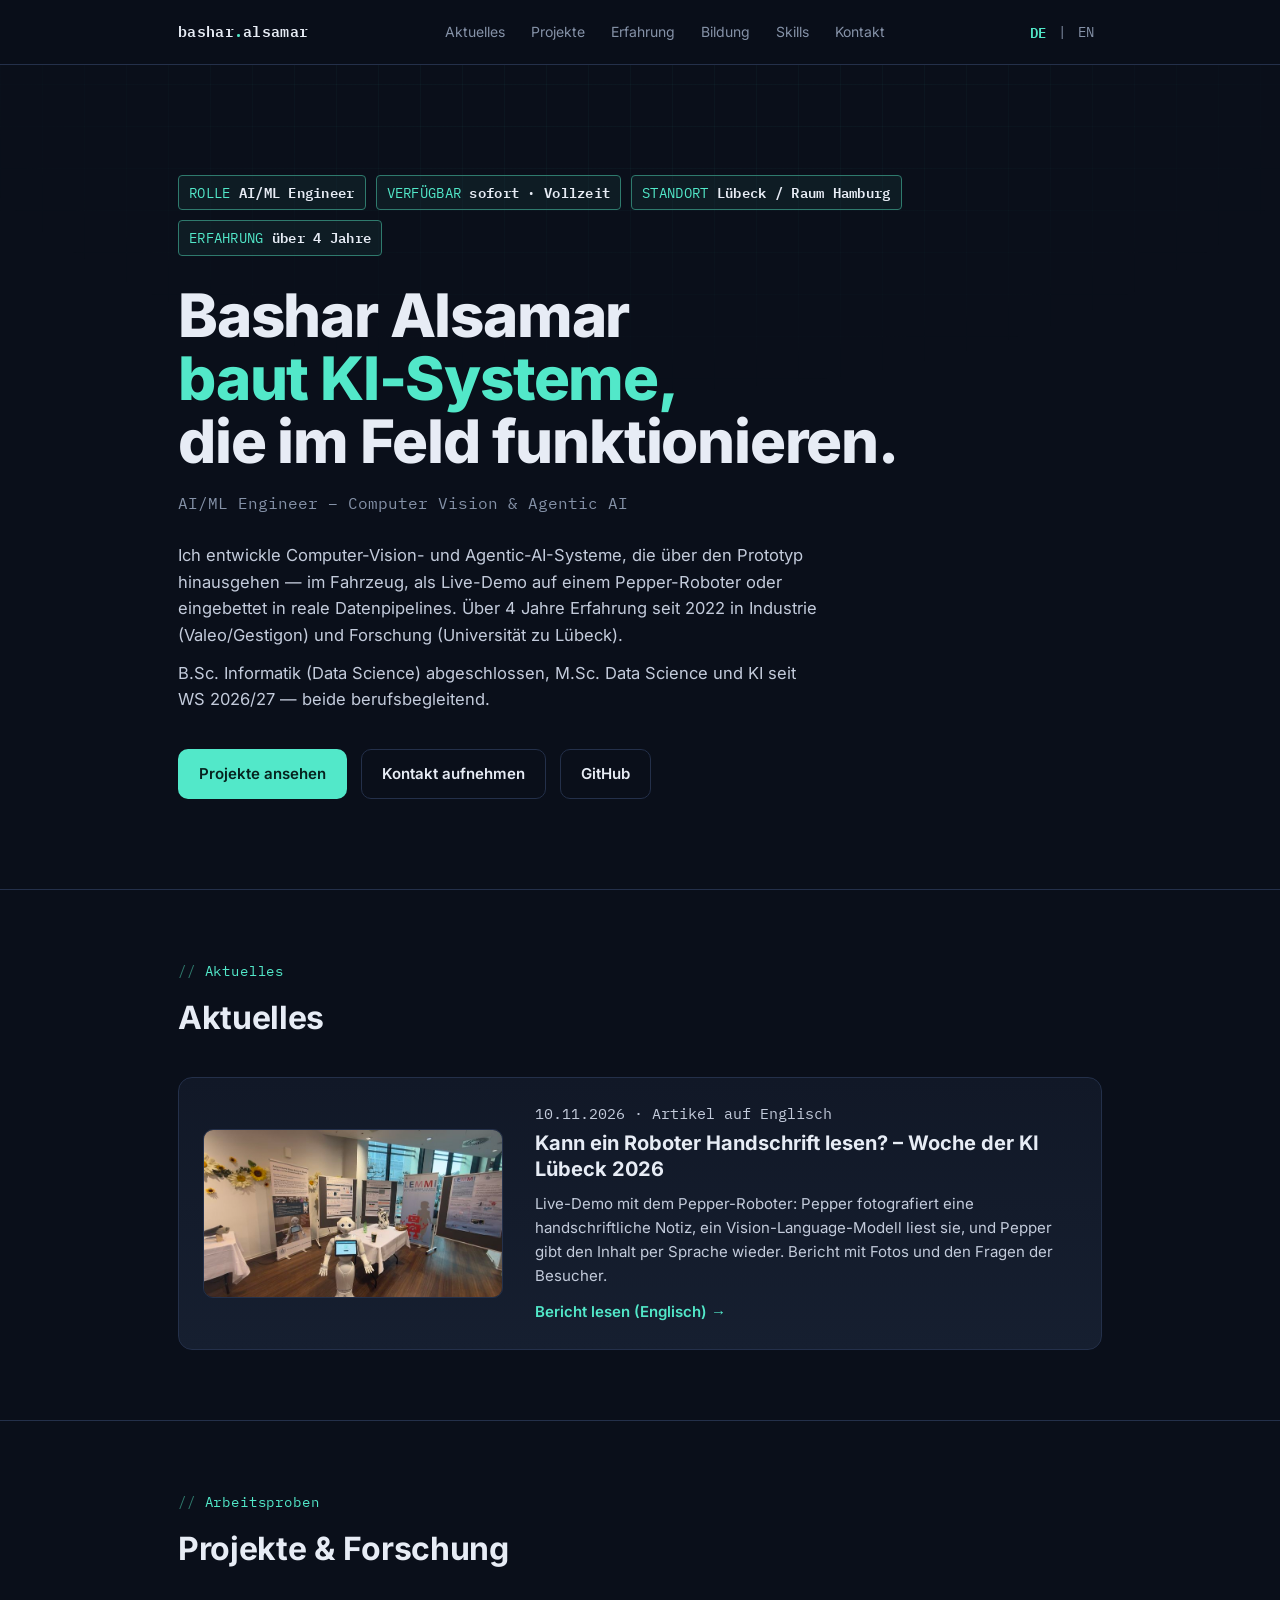
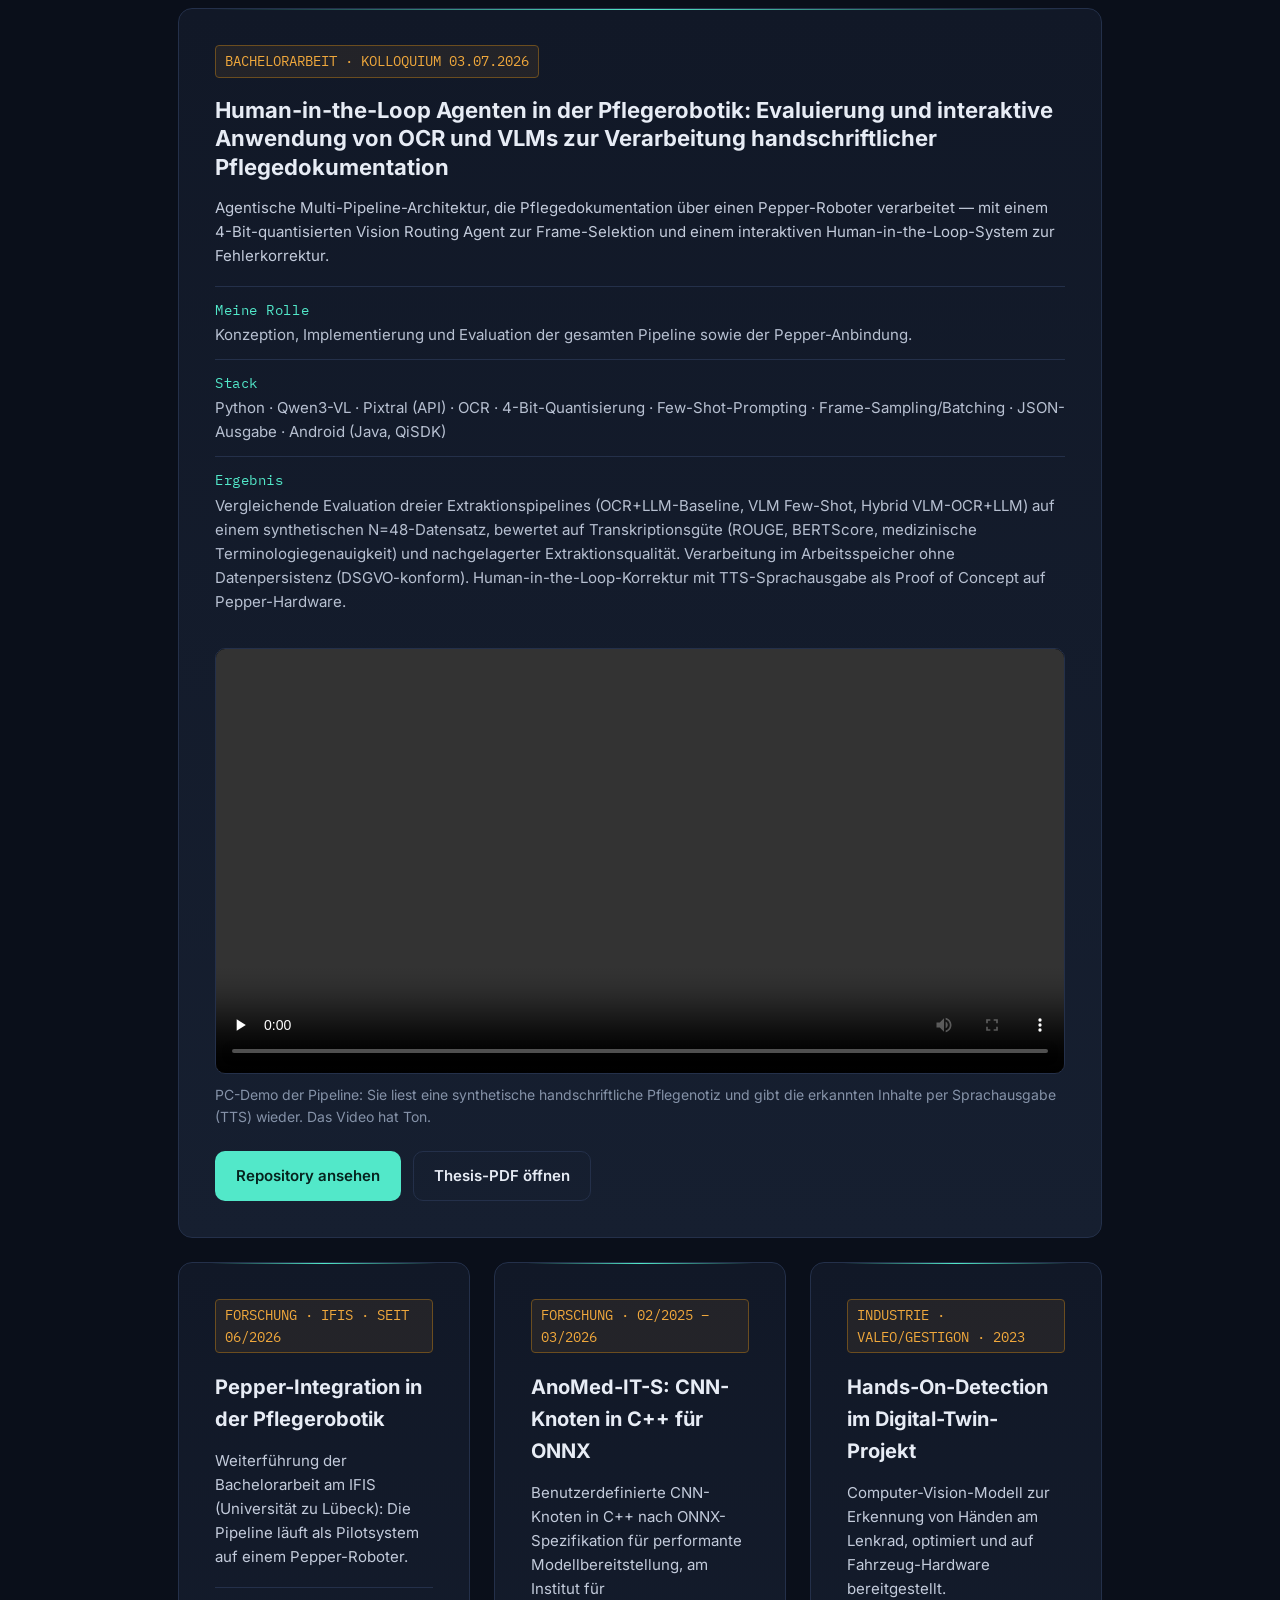
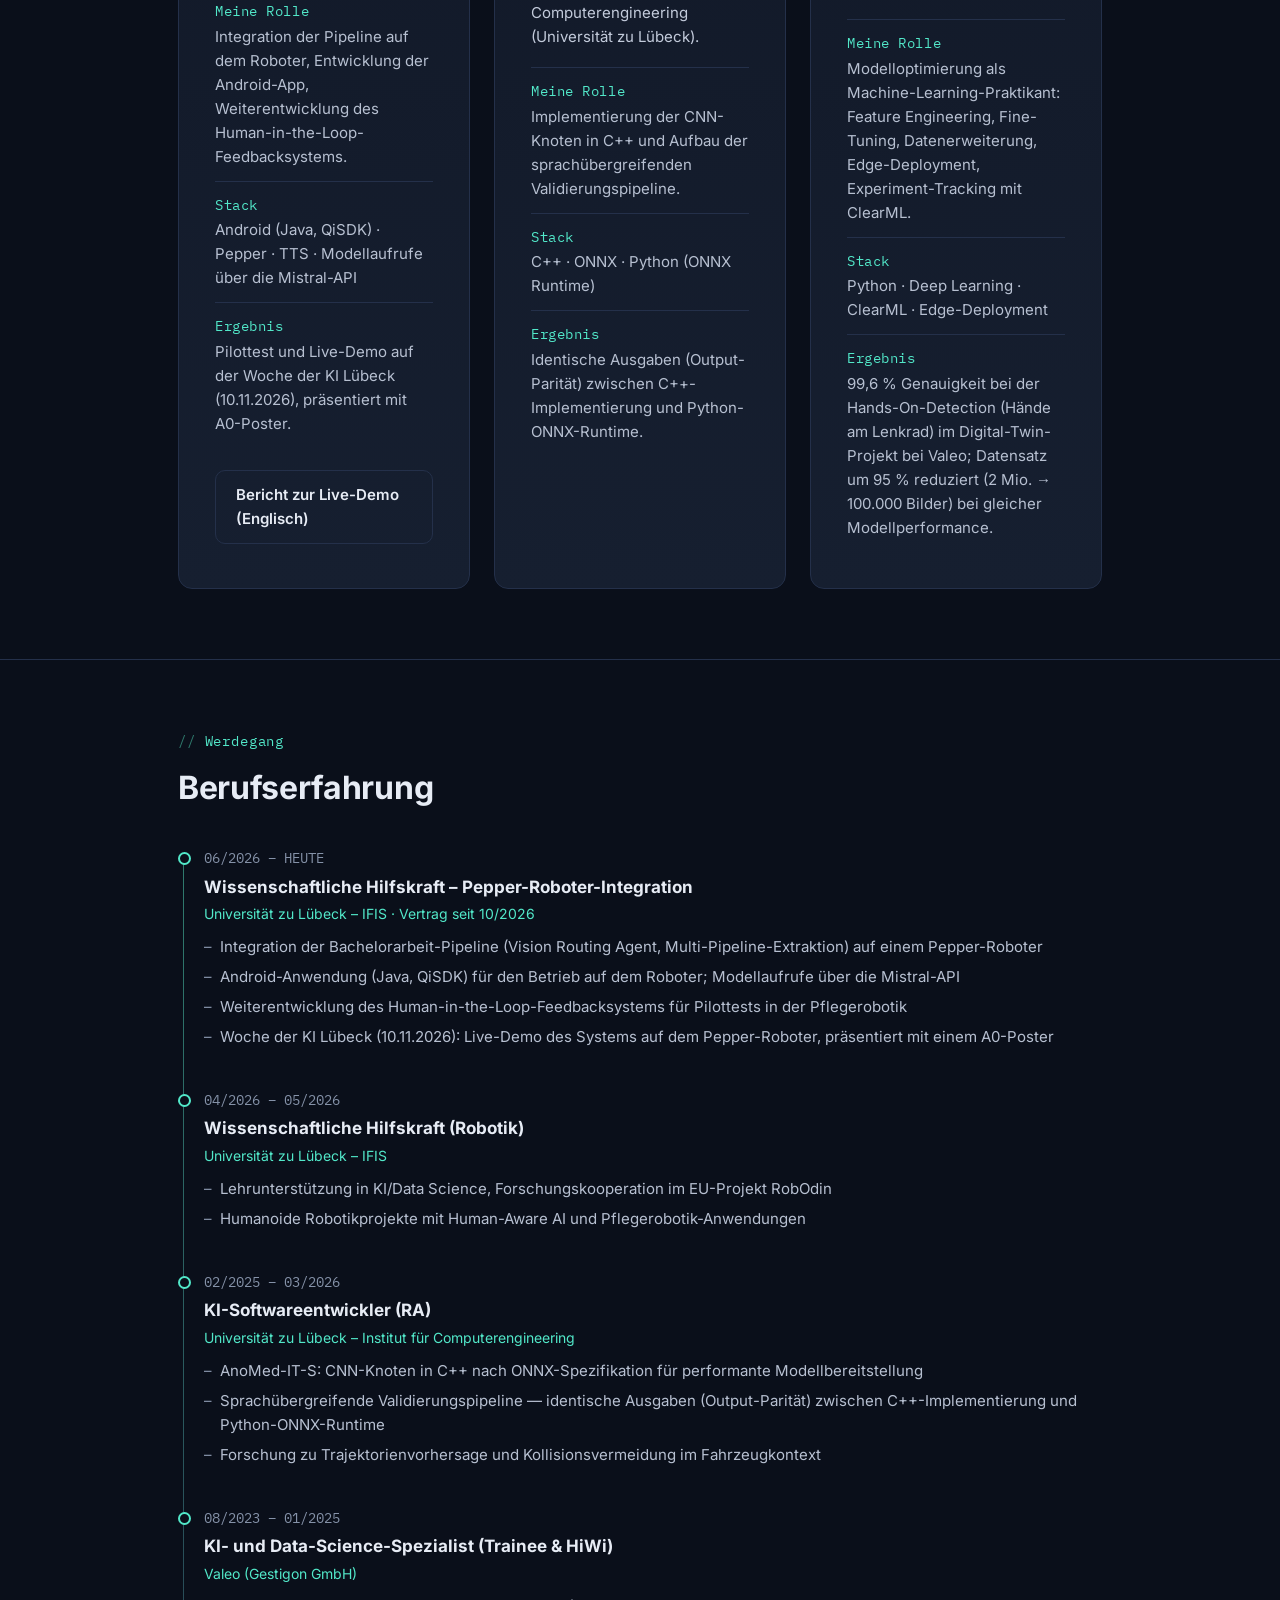
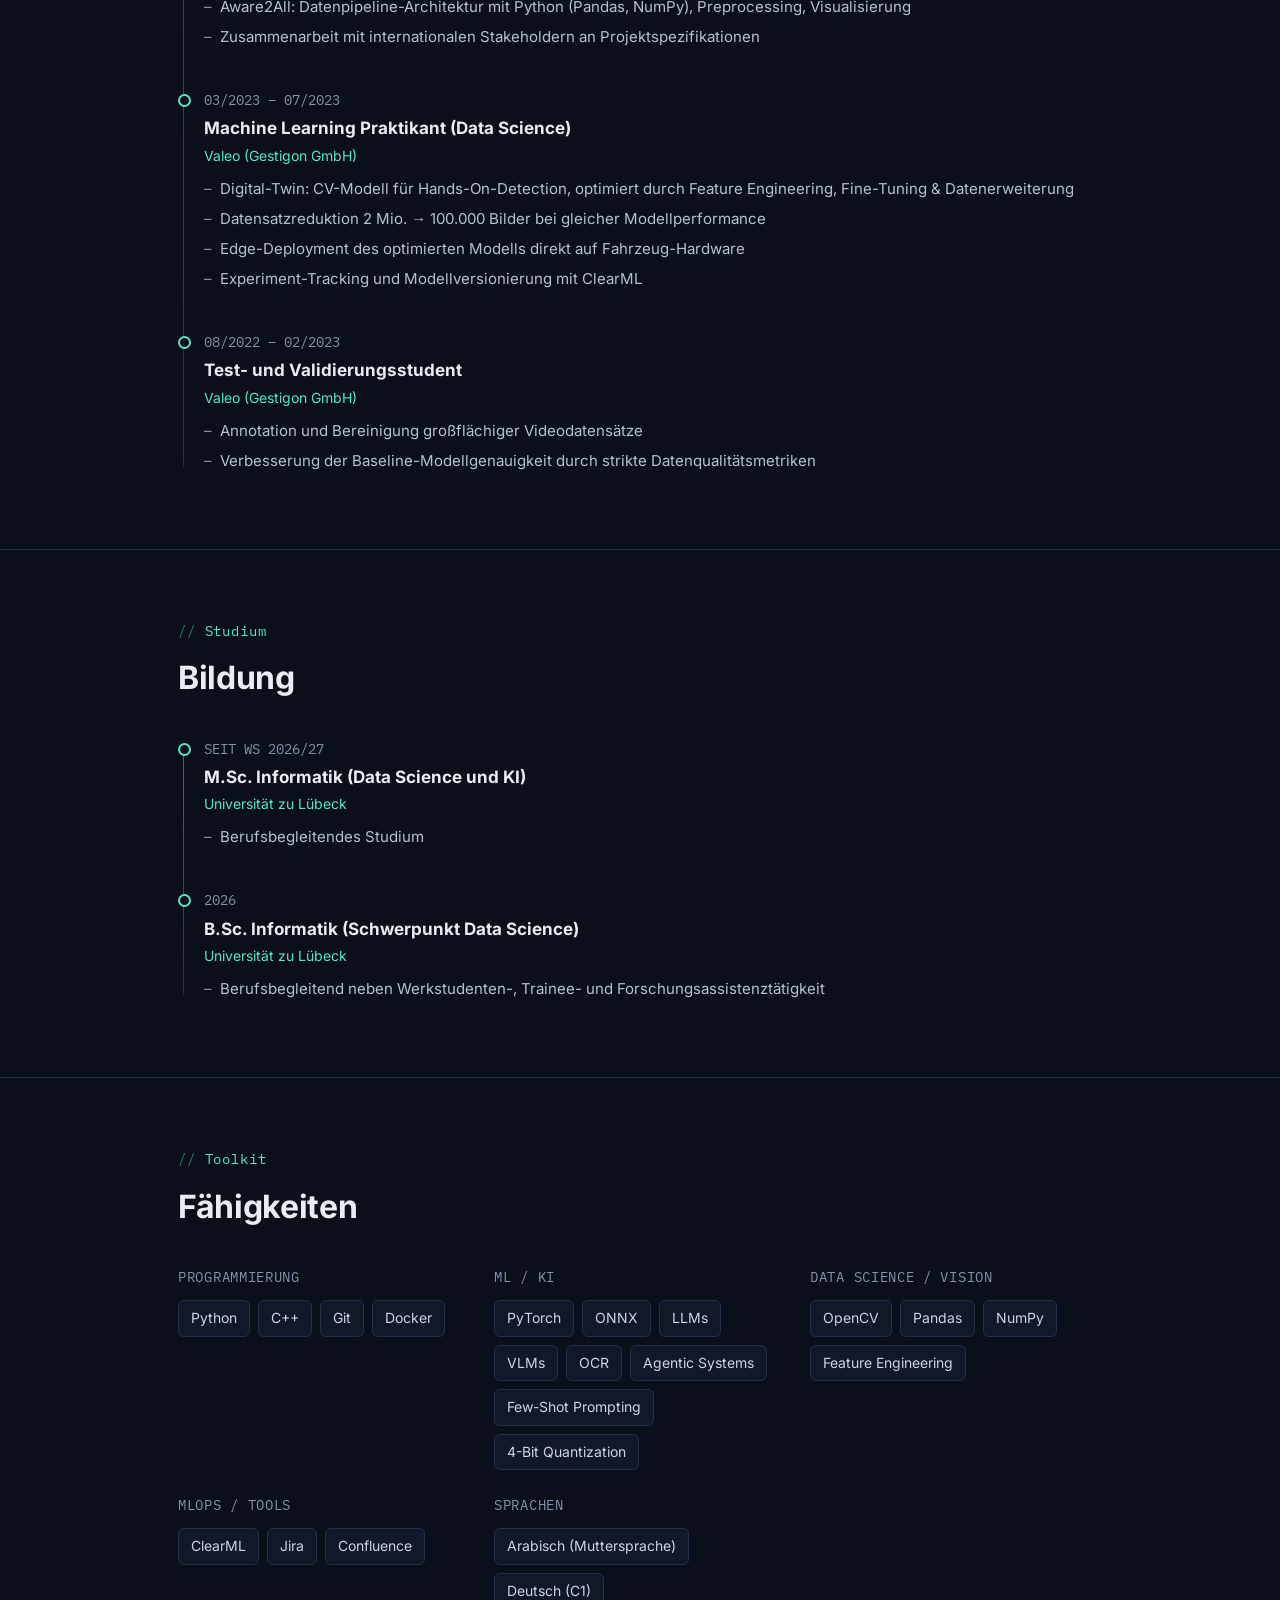
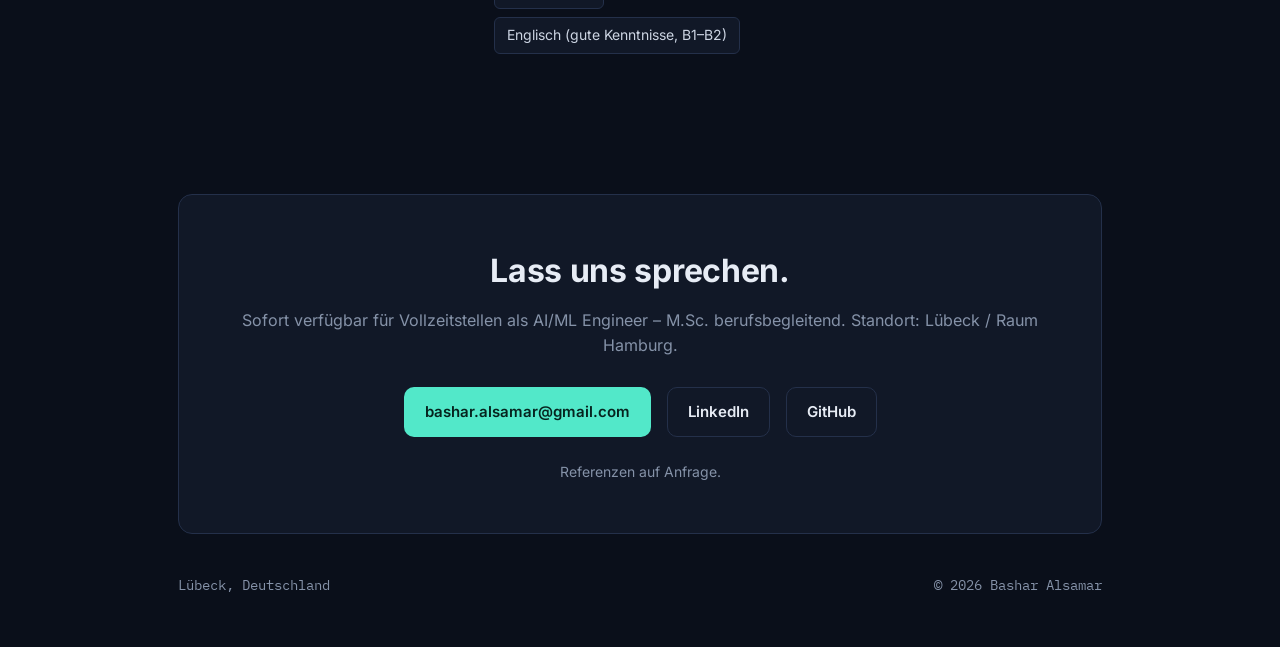
==== index.html @ dc49ef49 "Add news article (Woche der KI Luebeck) with photo gallery and teasers on both start pages" ====
<!DOCTYPE html>
<html lang="de">
<head>
<meta charset="UTF-8">
<meta name="viewport" content="width=device-width, initial-scale=1.0">
<title>Bashar Alsamar — AI/ML Engineer | Computer Vision &amp; Agentic AI</title>
<meta name="description" content="Bashar Alsamar – AI/ML Engineer: Computer Vision, agentische KI-Systeme und Robotik. Über 4 Jahre Erfahrung bei Valeo/Gestigon und der Universität zu Lübeck.">
<link rel="canonical" href="https://basharalsamar.github.io/">
<link rel="alternate" hreflang="de" href="https://basharalsamar.github.io/">
<link rel="alternate" hreflang="en" href="https://basharalsamar.github.io/en/">
<link rel="alternate" hreflang="x-default" href="https://basharalsamar.github.io/">
<meta name="color-scheme" content="dark">
<meta name="theme-color" content="#0a0f1a">
<link rel="icon" href="data:image/svg+xml,%3Csvg xmlns='http://www.w3.org/2000/svg' viewBox='0 0 32 32'%3E%3Crect width='32' height='32' rx='7' fill='%230a0f1a'/%3E%3Ctext x='16' y='23' font-family='monospace' font-size='22' font-weight='700' text-anchor='middle' fill='%2352e8c9'%3Eb.%3C/text%3E%3C/svg%3E">

<!-- Open Graph / Link-Vorschau (LinkedIn, Messenger etc.) -->
<meta property="og:type" content="website">
<meta property="og:site_name" content="Bashar Alsamar">
<meta property="og:title" content="Bashar Alsamar — AI/ML Engineer">
<meta property="og:description" content="Computer Vision, agentische KI-Systeme und Robotik. Über 4 Jahre Erfahrung bei Valeo/Gestigon und der Universität zu Lübeck.">
<meta property="og:url" content="https://basharalsamar.github.io/">
<meta property="og:locale" content="de_DE">
<meta property="og:locale:alternate" content="en_US">
<!-- TODO Schritt 6: og:image (1200x630) ergänzen, sobald das Bild existiert, und twitter:card auf summary_large_image stellen -->
<meta name="twitter:card" content="summary">
<meta name="twitter:title" content="Bashar Alsamar — AI/ML Engineer">
<meta name="twitter:description" content="Computer Vision, agentische KI-Systeme und Robotik. Über 4 Jahre Erfahrung bei Valeo/Gestigon und der Universität zu Lübeck.">

<!-- Schriften lokal gehostet (keine Verbindung zu Google-Servern) -->
<link rel="preload" href="assets/fonts/inter-latin-wght-normal.woff2" as="font" type="font/woff2" crossorigin>
<script>document.documentElement.classList.add('js');</script>
<link rel="stylesheet" href="assets/css/main.css">
</head>
<body>
<a class="skip-link" href="#main">Zum Inhalt springen</a>
<div class="grid-bg" aria-hidden="true"></div>

<nav aria-label="Hauptnavigation">
  <div class="wrap">
    <div class="brand">bashar<span>.</span>alsamar</div>
    <div class="navlinks">
      <a href="#news">Aktuelles</a>
      <a href="#projects">Projekte</a>
      <a href="#experience">Erfahrung</a>
      <a href="#education">Bildung</a>
      <a href="#skills">Skills</a>
      <a href="#contact">Kontakt</a>
    </div>
    <div class="lang-switch" role="group" aria-label="Sprache / Language">
      <a href="index.html" lang="de" hreflang="de" aria-current="page">DE</a><span aria-hidden="true">|</span><a href="en/index.html" lang="en" hreflang="en">EN</a>
    </div>
  </div>
</nav>

<main id="main">
<header class="hero">
  <div class="wrap">
    <div class="tag-row">
      <span class="detect-tag">ROLLE <b>AI/ML Engineer</b></span>
      <span class="detect-tag">VERFÜGBAR <b>sofort · Vollzeit</b></span>
      <span class="detect-tag">STANDORT <b>Lübeck / Raum Hamburg</b></span>
      <span class="detect-tag">ERFAHRUNG <b>über 4 Jahre</b></span>
    </div>
    <h1>Bashar Alsamar<br><span class="accent">baut KI-Systeme,</span><br>die im Feld funktionieren.</h1>
    <div class="role-line">AI/ML Engineer – Computer Vision &amp; Agentic AI</div>
    <div class="pitch" id="about">
      <p>
        Ich entwickle Computer-Vision- und Agentic-AI-Systeme, die über den Prototyp hinausgehen
        — im Fahrzeug, als Live-Demo auf einem Pepper-Roboter oder eingebettet in reale
        Datenpipelines. Über 4 Jahre Erfahrung seit 2022 in Industrie (Valeo/Gestigon) und
        Forschung (Universität zu Lübeck).
      </p>
      <p>
        B.Sc. Informatik (Data Science) abgeschlossen, M.Sc. Data Science und KI seit WS 2026/27 —
        beide berufsbegleitend.
      </p>
    </div>
    <div class="cta-row">
      <a class="btn btn-primary" href="#projects">Projekte ansehen</a>
      <a class="btn btn-ghost" href="mailto:bashar.alsamar@gmail.com">Kontakt aufnehmen</a>
      <a class="btn btn-ghost" href="https://github.com/basharalsamar" target="_blank" rel="noopener">GitHub</a>
      <!-- CV-Button: vorbereitet, aber ausgeblendet, bis die bereinigten PDFs vorliegen.
           Dann: hidden entfernen und href auf die PDF setzen (z. B. assets/cv/Lebenslauf_BasharAlsamar_DE.pdf). -->
      <a class="btn btn-ghost" id="cv-link" href="#" hidden>Lebenslauf (PDF)</a>
    </div>
  </div>
</header>

<section id="news">
  <div class="wrap">
    <div class="eyebrow">Aktuelles</div>
    <h2>Aktuelles</h2>
    <article class="news-card" data-reveal>
      <a class="news-thumb" href="news/woche-der-ki-luebeck.html" tabindex="-1" aria-hidden="true">
        <img src="assets/news/woche-der-ki/01-booth-overview-thumb.jpg" alt="" width="747" height="420" loading="lazy" decoding="async">
      </a>
      <div>
        <p class="news-date"><time datetime="2026-11-10">10.11.2026</time> · Artikel auf Englisch</p>
        <h3><a href="news/woche-der-ki-luebeck.html" hreflang="en">Kann ein Roboter Handschrift lesen? – Woche der KI Lübeck 2026</a></h3>
        <p>
          Live-Demo mit dem Pepper-Roboter: Pepper fotografiert eine handschriftliche Notiz, ein
          Vision-Language-Modell liest sie, und Pepper gibt den Inhalt per Sprache wieder.
          Bericht mit Fotos und den Fragen der Besucher.
        </p>
        <a class="text-link" href="news/woche-der-ki-luebeck.html" hreflang="en">Bericht lesen (Englisch) →</a>
      </div>
    </article>
  </div>
</section>

<section id="projects">
  <div class="wrap">
    <span id="project"></span>
    <div class="eyebrow">Arbeitsproben</div>
    <h2>Projekte &amp; Forschung</h2>

    <article class="project-card featured" data-reveal>
      <span class="project-badge">BACHELORARBEIT · KOLLOQUIUM 03.07.2026</span>
      <h3>Human-in-the-Loop Agenten in der Pflegerobotik: Evaluierung und interaktive Anwendung von OCR und VLMs zur Verarbeitung handschriftlicher Pflegedokumentation</h3>
      <p class="card-lead">
        Agentische Multi-Pipeline-Architektur, die Pflegedokumentation über einen Pepper-Roboter
        verarbeitet — mit einem 4-Bit-quantisierten Vision Routing Agent zur Frame-Selektion und
        einem interaktiven Human-in-the-Loop-System zur Fehlerkorrektur.
      </p>
      <dl class="card-facts">
        <div>
          <dt>Meine Rolle</dt>
          <dd>Konzeption, Implementierung und Evaluation der gesamten Pipeline sowie der Pepper-Anbindung.</dd>
        </div>
        <div>
          <dt>Stack</dt>
          <dd>Python · Qwen3-VL · Pixtral (API) · OCR · 4-Bit-Quantisierung · Few-Shot-Prompting · Frame-Sampling/Batching · JSON-Ausgabe · Android (Java, QiSDK)</dd>
        </div>
        <div>
          <dt>Ergebnis</dt>
          <dd>Vergleichende Evaluation dreier Extraktionspipelines (OCR+LLM-Baseline, VLM Few-Shot, Hybrid VLM-OCR+LLM) auf einem synthetischen N=48-Datensatz, bewertet auf Transkriptionsgüte (ROUGE, BERTScore, medizinische Terminologiegenauigkeit) und nachgelagerter Extraktionsqualität. Verarbeitung im Arbeitsspeicher ohne Datenpersistenz (DSGVO-konform). Human-in-the-Loop-Korrektur mit TTS-Sprachausgabe als Proof of Concept auf Pepper-Hardware.</dd>
        </div>
      </dl>

      <figure class="video-figure">
        <div class="video-frame">
          <video controls preload="none" aria-describedby="demo-desc">
            <source src="assets/video/ba-demo.mp4" type="video/mp4">
            Dein Browser unterstützt das Video-Tag nicht.
            <a href="assets/video/ba-demo.mp4">Video direkt ansehen</a>
          </video>
        </div>
        <figcaption id="demo-desc">PC-Demo der Pipeline: Sie liest eine synthetische handschriftliche Pflegenotiz und gibt die erkannten Inhalte per Sprachausgabe (TTS) wieder. Das Video hat Ton.</figcaption>
      </figure>

      <div class="project-links">
        <a class="btn btn-primary" href="https://github.com/BasharAlsamar/bachelor-thesis-nursing-agents" target="_blank" rel="noopener">Repository ansehen</a>
        <a class="btn btn-ghost" href="https://github.com/BasharAlsamar/bachelor-thesis-nursing-agents/blob/main/Thesis/Abschlussarbeit.pdf" target="_blank" rel="noopener">Thesis-PDF öffnen</a>
      </div>
    </article>

    <div class="project-grid">

      <article class="project-card" data-reveal>
        <span class="project-badge">FORSCHUNG · IFIS · SEIT 06/2026</span>
        <h3>Pepper-Integration in der Pflegerobotik</h3>
        <p class="card-lead">
          Weiterführung der Bachelorarbeit am IFIS (Universität zu Lübeck): Die Pipeline läuft
          als Pilotsystem auf einem Pepper-Roboter.
        </p>
        <dl class="card-facts">
          <div>
            <dt>Meine Rolle</dt>
            <dd>Integration der Pipeline auf dem Roboter, Entwicklung der Android-App, Weiterentwicklung des Human-in-the-Loop-Feedbacksystems.</dd>
          </div>
          <div>
            <dt>Stack</dt>
            <dd>Android (Java, QiSDK) · Pepper · TTS · Modellaufrufe über die Mistral-API</dd>
          </div>
          <div>
            <dt>Ergebnis</dt>
            <dd>Pilottest und Live-Demo auf der Woche der KI Lübeck (10.11.2026), präsentiert mit A0-Poster.</dd>
          </div>
        </dl>
        <div class="project-links">
          <a class="btn btn-ghost" href="news/woche-der-ki-luebeck.html" hreflang="en">Bericht zur Live-Demo (Englisch)</a>
        </div>
      </article>

      <article class="project-card" data-reveal>
        <span class="project-badge">FORSCHUNG · 02/2025 – 03/2026</span>
        <h3>AnoMed-IT-S: CNN-Knoten in C++ für ONNX</h3>
        <p class="card-lead">
          Benutzerdefinierte CNN-Knoten in C++ nach ONNX-Spezifikation für performante
          Modellbereitstellung, am Institut für Computerengineering (Universität zu Lübeck).
        </p>
        <dl class="card-facts">
          <div>
            <dt>Meine Rolle</dt>
            <dd>Implementierung der CNN-Knoten in C++ und Aufbau der sprachübergreifenden Validierungspipeline.</dd>
          </div>
          <div>
            <dt>Stack</dt>
            <dd>C++ · ONNX · Python (ONNX Runtime)</dd>
          </div>
          <div>
            <dt>Ergebnis</dt>
            <dd>Identische Ausgaben (Output-Parität) zwischen C++-Implementierung und Python-ONNX-Runtime.</dd>
          </div>
        </dl>
      </article>

      <article class="project-card" data-reveal>
        <span class="project-badge">INDUSTRIE · VALEO/GESTIGON · 2023</span>
        <h3>Hands-On-Detection im Digital-Twin-Projekt</h3>
        <p class="card-lead">
          Computer-Vision-Modell zur Erkennung von Händen am Lenkrad, optimiert und auf
          Fahrzeug-Hardware bereitgestellt.
        </p>
        <dl class="card-facts">
          <div>
            <dt>Meine Rolle</dt>
            <dd>Modelloptimierung als Machine-Learning-Praktikant: Feature Engineering, Fine-Tuning, Datenerweiterung, Edge-Deployment, Experiment-Tracking mit ClearML.</dd>
          </div>
          <div>
            <dt>Stack</dt>
            <dd>Python · Deep Learning · ClearML · Edge-Deployment</dd>
          </div>
          <div>
            <dt>Ergebnis</dt>
            <dd>99,6&nbsp;% Genauigkeit bei der Hands-On-Detection (Hände am Lenkrad) im Digital-Twin-Projekt bei Valeo; Datensatz um 95&nbsp;% reduziert (2 Mio. → 100.000 Bilder) bei gleicher Modellperformance.</dd>
          </div>
        </dl>
      </article>

    </div>
  </div>
</section>

<section id="experience">
  <div class="wrap">
    <div class="eyebrow">Werdegang</div>
    <h2>Berufserfahrung</h2>
    <div class="timeline">

      <div class="tl-item" data-reveal>
        <div class="tl-date">06/2026 – HEUTE</div>
        <h3 class="tl-role">Wissenschaftliche Hilfskraft – Pepper-Roboter-Integration</h3>
        <div class="tl-org">Universität zu Lübeck – IFIS · Vertrag seit 10/2026</div>
        <ul>
          <li>Integration der Bachelorarbeit-Pipeline (Vision Routing Agent, Multi-Pipeline-Extraktion) auf einem Pepper-Roboter</li>
          <li>Android-Anwendung (Java, QiSDK) für den Betrieb auf dem Roboter; Modellaufrufe über die Mistral-API</li>
          <li>Weiterentwicklung des Human-in-the-Loop-Feedbacksystems für Pilottests in der Pflegerobotik</li>
          <li>Woche der KI Lübeck (10.11.2026): Live-Demo des Systems auf dem Pepper-Roboter, präsentiert mit einem A0-Poster</li>
        </ul>
      </div>

      <div class="tl-item" data-reveal>
        <div class="tl-date">04/2026 – 05/2026</div>
        <h3 class="tl-role">Wissenschaftliche Hilfskraft (Robotik)</h3>
        <div class="tl-org">Universität zu Lübeck – IFIS</div>
        <ul>
          <li>Lehrunterstützung in KI/Data Science, Forschungskooperation im EU-Projekt RobOdin</li>
          <li>Humanoide Robotikprojekte mit Human-Aware AI und Pflegerobotik-Anwendungen</li>
        </ul>
      </div>

      <div class="tl-item" data-reveal>
        <div class="tl-date">02/2025 – 03/2026</div>
        <h3 class="tl-role">KI-Softwareentwickler (RA)</h3>
        <div class="tl-org">Universität zu Lübeck – Institut für Computerengineering</div>
        <ul>
          <li>AnoMed-IT-S: CNN-Knoten in C++ nach ONNX-Spezifikation für performante Modellbereitstellung</li>
          <li>Sprachübergreifende Validierungspipeline — identische Ausgaben (Output-Parität) zwischen C++-Implementierung und Python-ONNX-Runtime</li>
          <li>Forschung zu Trajektorienvorhersage und Kollisionsvermeidung im Fahrzeugkontext</li>
        </ul>
      </div>

      <div class="tl-item" data-reveal>
        <div class="tl-date">08/2023 – 01/2025</div>
        <h3 class="tl-role">KI- und Data-Science-Spezialist (Trainee &amp; HiWi)</h3>
        <div class="tl-org">Valeo (Gestigon GmbH)</div>
        <ul>
          <li>Aware2All: Datenpipeline-Architektur mit Python (Pandas, NumPy), Preprocessing, Visualisierung</li>
          <li>Zusammenarbeit mit internationalen Stakeholdern an Projektspezifikationen</li>
        </ul>
      </div>

      <div class="tl-item" data-reveal>
        <div class="tl-date">03/2023 – 07/2023</div>
        <h3 class="tl-role">Machine Learning Praktikant (Data Science)</h3>
        <div class="tl-org">Valeo (Gestigon GmbH)</div>
        <ul>
          <li>Digital-Twin: CV-Modell für Hands-On-Detection, optimiert durch Feature Engineering, Fine-Tuning &amp; Datenerweiterung</li>
          <li>Datensatzreduktion 2 Mio. → 100.000 Bilder bei gleicher Modellperformance</li>
          <li>Edge-Deployment des optimierten Modells direkt auf Fahrzeug-Hardware</li>
          <li>Experiment-Tracking und Modellversionierung mit ClearML</li>
        </ul>
      </div>

      <div class="tl-item" data-reveal>
        <div class="tl-date">08/2022 – 02/2023</div>
        <h3 class="tl-role">Test- und Validierungsstudent</h3>
        <div class="tl-org">Valeo (Gestigon GmbH)</div>
        <ul>
          <li>Annotation und Bereinigung großflächiger Videodatensätze</li>
          <li>Verbesserung der Baseline-Modellgenauigkeit durch strikte Datenqualitätsmetriken</li>
        </ul>
      </div>

    </div>
  </div>
</section>

<section id="education">
  <div class="wrap">
    <div class="eyebrow">Studium</div>
    <h2>Bildung</h2>
    <div class="timeline">

      <div class="tl-item" data-reveal>
        <div class="tl-date">SEIT WS 2026/27</div>
        <h3 class="tl-role">M.Sc. Informatik (Data Science und KI)</h3>
        <div class="tl-org">Universität zu Lübeck</div>
        <ul>
          <li>Berufsbegleitendes Studium</li>
        </ul>
      </div>

      <div class="tl-item" data-reveal>
        <div class="tl-date">2026</div>
        <h3 class="tl-role">B.Sc. Informatik (Schwerpunkt Data Science)</h3>
        <div class="tl-org">Universität zu Lübeck</div>
        <ul>
          <li>Berufsbegleitend neben Werkstudenten-, Trainee- und Forschungsassistenztätigkeit</li>
        </ul>
      </div>

    </div>
  </div>
</section>

<section id="skills">
  <div class="wrap">
    <div class="eyebrow">Toolkit</div>
    <h2>Fähigkeiten</h2>
    <div class="skill-groups">
      <div class="skill-group" data-reveal>
        <h3>Programmierung</h3>
        <div class="skill-tags">
          <span class="skill-tag">Python</span><span class="skill-tag">C++</span>
          <span class="skill-tag">Git</span><span class="skill-tag">Docker</span>
        </div>
      </div>
      <div class="skill-group" data-reveal>
        <h3>ML / KI</h3>
        <div class="skill-tags">
          <span class="skill-tag">PyTorch</span><span class="skill-tag">ONNX</span>
          <span class="skill-tag">LLMs</span><span class="skill-tag">VLMs</span>
          <span class="skill-tag">OCR</span><span class="skill-tag">Agentic Systems</span>
          <span class="skill-tag">Few-Shot Prompting</span><span class="skill-tag">4-Bit Quantization</span>
        </div>
      </div>
      <div class="skill-group" data-reveal>
        <h3>Data Science / Vision</h3>
        <div class="skill-tags">
          <span class="skill-tag">OpenCV</span><span class="skill-tag">Pandas</span>
          <span class="skill-tag">NumPy</span><span class="skill-tag">Feature Engineering</span>
        </div>
      </div>
      <div class="skill-group" data-reveal>
        <h3>MLOps / Tools</h3>
        <div class="skill-tags">
          <span class="skill-tag">ClearML</span><span class="skill-tag">Jira</span>
          <span class="skill-tag">Confluence</span>
        </div>
      </div>
      <div class="skill-group" data-reveal>
        <h3>Sprachen</h3>
        <div class="skill-tags">
          <span class="skill-tag">Arabisch (Muttersprache)</span>
          <span class="skill-tag">Deutsch (C1)</span>
          <span class="skill-tag">Englisch (gute Kenntnisse, B1–B2)</span>
        </div>
      </div>
    </div>
  </div>
</section>
</main>

<footer id="contact">
  <div class="wrap">
    <div class="contact-box" data-reveal>
      <h2>Lass uns sprechen.</h2>
      <p>Sofort verfügbar für Vollzeitstellen als AI/ML Engineer – M.Sc. berufsbegleitend. Standort: Lübeck / Raum Hamburg.</p>
      <div class="contact-links">
        <a class="btn btn-primary" href="mailto:bashar.alsamar@gmail.com">bashar.alsamar@gmail.com</a>
        <a class="btn btn-ghost" href="https://linkedin.com/in/BasharAlsamar" target="_blank" rel="noopener">LinkedIn</a>
        <a class="btn btn-ghost" href="https://github.com/basharalsamar" target="_blank" rel="noopener">GitHub</a>
      </div>
      <p class="contact-note" id="certificates">Referenzen auf Anfrage.</p>
    </div>
    <div class="foot-meta">
      <span>Lübeck, Deutschland</span>
      <span>© 2026 Bashar Alsamar</span>
    </div>
  </div>
</footer>

<script>
  const revealEls = document.querySelectorAll('[data-reveal]');
  const io = new IntersectionObserver((entries)=>{
    entries.forEach(e=>{
      if(e.isIntersecting){ e.target.classList.add('in'); io.unobserve(e.target); }
    });
  }, { threshold: 0.15 });
  revealEls.forEach(el=> io.observe(el));
</script>

</body>
</html>
---- assets/css/main.css ----
/* ── Schriften (lokal gehostet, relativ zu dieser Datei) ───────── */
@font-face{
  font-family: 'Inter';
  font-style: normal;
  font-weight: 100 900;
  font-display: swap;
  src: url('../fonts/inter-latin-wght-normal.woff2') format('woff2');
}
@font-face{
  font-family: 'IBM Plex Mono';
  font-style: normal;
  font-weight: 400;
  font-display: swap;
  src: url('../fonts/ibm-plex-mono-latin-400-normal.woff2') format('woff2');
}
@font-face{
  font-family: 'IBM Plex Mono';
  font-style: normal;
  font-weight: 500;
  font-display: swap;
  src: url('../fonts/ibm-plex-mono-latin-500-normal.woff2') format('woff2');
}
@font-face{
  font-family: 'IBM Plex Mono';
  font-style: normal;
  font-weight: 600;
  font-display: swap;
  src: url('../fonts/ibm-plex-mono-latin-600-normal.woff2') format('woff2');
}

:root{
  --ink: #0a0f1a;
  --panel: #111827;
  --panel-2: #161f30;
  --line: #24304a;
  --text: #e7ecf5;
  --muted: #8592a8;
  --signal: #52e8c9;
  --signal-dim: #2f7a6d;
  --amber: #f0a83c;
  --radius: 10px;
  --fs-small: 14px;      /* kleinste Schriftgröße der Seite */
  --gutter: 28px;
}
*{ box-sizing: border-box; margin:0; padding:0; }
html{ scroll-behavior: smooth; scroll-padding-top: 84px; }
body{
  background: var(--ink);
  color: var(--text);
  font-family: 'Inter', -apple-system, sans-serif;
  font-size: 16px;
  line-height: 1.6;
  overflow-x: hidden;
}
a{ color: inherit; text-decoration: none; }
[hidden]{ display: none !important; }
.mono{ font-family: 'IBM Plex Mono', monospace; }
.wrap{
  max-width: 980px;
  margin: 0 auto;
  padding: 0 var(--gutter);
}

/* ── Barrierefreiheit ───────────────────────────── */
.skip-link{
  position: absolute;
  left: 12px; top: -60px;
  z-index: 100;
  padding: 10px 16px;
  background: var(--signal);
  color: #06231e;
  font-weight: 600;
  border-radius: var(--radius);
  transition: top 0.15s ease;
}
.skip-link:focus{ top: 12px; }
a:focus-visible, button:focus-visible, summary:focus-visible, video:focus-visible{
  outline: 2px solid var(--signal);
  outline-offset: 3px;
  border-radius: 4px;
}

/* ── background grid texture ───────────────────── */
.grid-bg{
  position: fixed;
  inset: 0;
  z-index: -1;
  background-image:
    linear-gradient(rgba(82,232,201,0.035) 1px, transparent 1px),
    linear-gradient(90deg, rgba(82,232,201,0.035) 1px, transparent 1px);
  background-size: 42px 42px;
  mask-image: radial-gradient(ellipse 80% 60% at 50% 0%, black 30%, transparent 75%);
}

/* ── nav ─────────────────────────────────────────── */
nav{
  position: sticky; top:0; z-index: 50;
  background: rgba(10,15,26,0.92);
  backdrop-filter: blur(10px);
  border-bottom: 1px solid var(--line);
}
nav .wrap{
  display:flex; justify-content:space-between; align-items:center;
  flex-wrap: wrap;
  column-gap: 24px; row-gap: 4px;
  min-height: 64px;
  padding-top: 8px; padding-bottom: 8px;
}
.brand{ font-family:'IBM Plex Mono',monospace; font-weight:600; font-size:15px; letter-spacing: 0.02em; }
.brand span{ color: var(--signal); }
.navlinks{ display:flex; flex-wrap: wrap; gap: 6px 26px; font-size: var(--fs-small); color: var(--muted); }
.navlinks a{ padding: 6px 0; }
.navlinks a:hover{ color: var(--text); }
.lang-switch{
  display:flex; gap: 4px; align-items:center;
  font-family:'IBM Plex Mono',monospace; font-size: var(--fs-small);
  color: var(--muted);
}
.lang-switch a{ padding: 6px 8px; border-radius: 4px; }
.lang-switch a:hover{ color: var(--text); }
.lang-switch a[aria-current="page"]{ color: var(--signal); font-weight: 600; }

/* ── hero ────────────────────────────────────────── */
header.hero{ padding: clamp(56px, 12vw, 110px) 0 clamp(48px, 9vw, 90px); position: relative; }
.tag-row{ display:flex; flex-wrap:wrap; gap:10px; margin-bottom: 28px; }
.detect-tag{
  font-family:'IBM Plex Mono',monospace;
  font-size: var(--fs-small);
  letter-spacing: 0.02em;
  padding: 5px 10px;
  border: 1px solid var(--signal-dim);
  border-radius: 4px;
  color: var(--signal);
  background: rgba(82,232,201,0.06);
  opacity:0;
  animation: tagIn 0.5s ease forwards;
}
.detect-tag b{ color: var(--text); font-weight: 600; }
.detect-tag:nth-child(1){ animation-delay: 0.1s; }
.detect-tag:nth-child(2){ animation-delay: 0.25s; }
.detect-tag:nth-child(3){ animation-delay: 0.4s; }
.detect-tag:nth-child(4){ animation-delay: 0.55s; }
@keyframes tagIn{
  from{ opacity:0; transform: translateY(6px); }
  to{ opacity:1; transform: translateY(0); }
}

h1{
  font-size: clamp(34px, 6vw, 60px);
  font-weight: 800;
  letter-spacing: -0.02em;
  line-height: 1.05;
  margin-bottom: 18px;
}
h1 .accent{ color: var(--signal); }
.role-line{
  font-family:'IBM Plex Mono',monospace;
  color: var(--muted);
  font-size: 16px;
  margin-bottom: 26px;
}
.role-line .sep{ color: var(--signal-dim); margin: 0 8px; }
.pitch{
  max-width: 640px;
  color: #c3cbdb;
  font-size: 16.5px;
  margin-bottom: 36px;
}
.pitch p + p{ margin-top: 12px; }
.cta-row{ display:flex; flex-wrap:wrap; gap: 14px; }
.btn{
  display:inline-flex; align-items:center; gap:8px;
  padding: 12px 20px;
  border-radius: var(--radius);
  font-size: 15px;
  font-weight: 600;
  transition: all 0.15s ease;
  border: 1px solid transparent;
}
.btn-primary{ background: var(--signal); color: #06231e; }
.btn-primary:hover{ background: #6ff2d5; transform: translateY(-1px); }
.btn-ghost{ border-color: var(--line); color: var(--text); }
.btn-ghost:hover{ border-color: var(--signal-dim); background: rgba(82,232,201,0.05); }

/* ── section shell ──────────────────────────────── */
section{ padding: clamp(48px, 9vw, 70px) 0; border-top: 1px solid var(--line); }
.eyebrow{
  font-family:'IBM Plex Mono',monospace;
  font-size: var(--fs-small);
  color: var(--signal);
  letter-spacing: 0.06em;
  margin-bottom: 10px;
}
.eyebrow::before{ content: "// "; color: var(--signal-dim); }
h2{ font-size: clamp(24px,3.5vw,32px); font-weight: 700; margin-bottom: 34px; letter-spacing: -0.01em; }

/* ── experience timeline ────────────────────────── */
.timeline{ position: relative; padding-left: 26px; }
.timeline::before{
  content:""; position:absolute; left:5px; top:6px; bottom: 6px; width:1px;
  background: linear-gradient(var(--signal-dim), var(--line));
}
.tl-item{ position: relative; padding-bottom: 34px; }
.tl-item:last-child{ padding-bottom: 0; }
.tl-item::before{
  content:""; position:absolute; left:-26px; top:5px;
  width:9px; height:9px; border-radius:50%;
  background: var(--ink); border: 2px solid var(--signal);
}
.tl-date{ font-family:'IBM Plex Mono',monospace; font-size: var(--fs-small); color: var(--muted); margin-bottom:4px; }
.tl-role{ font-size: 17px; font-weight: 700; margin-bottom: 2px; }
.tl-org{ font-size: var(--fs-small); color: var(--signal); margin-bottom: 10px; }
.tl-item ul{ list-style: none; }
.tl-item li{ font-size: 15px; color: #b7c0d1; margin-bottom: 6px; padding-left: 16px; position: relative; }
.tl-item li::before{ content:"–"; position:absolute; left:0; color: var(--muted); }

/* ── featured project ────────────────────────────── */
.project-card{
  background: linear-gradient(180deg, var(--panel), var(--panel-2));
  border: 1px solid var(--line);
  border-radius: 14px;
  padding: clamp(20px, 5vw, 36px);
  position: relative;
  overflow: hidden;
}
.project-card::before{
  content:""; position:absolute; top:-1px; left: 32px; right: 32px; height: 2px;
  background: linear-gradient(90deg, transparent, var(--signal), transparent);
}
.project-badge{
  display:inline-block; font-family:'IBM Plex Mono',monospace; font-size: var(--fs-small);
  color: var(--amber); border:1px solid #6b4d1f; background: rgba(240,168,60,0.08);
  padding: 4px 9px; border-radius:4px; margin-bottom: 18px;
}
.project-card h3{ font-size: 24px; margin-bottom: 14px; }
.project-card p{ color:#c3cbdb; font-size: 15px; margin-bottom: 14px; }
.project-card .card-lead{ color:#c3cbdb; font-size: 15px; }
.project-card.featured{ margin-bottom: 24px; }
.project-card.featured h3{ font-size: clamp(19px, 3vw, 22px); line-height: 1.3; }
.project-grid{ display:grid; grid-template-columns: repeat(auto-fit, minmax(min(100%, 290px), 1fr)); gap: 24px; }
.project-grid .project-card h3{ font-size: 20px; }
.card-facts{ margin-top: 18px; }
.card-facts > div{ padding: 12px 0; border-top: 1px solid var(--line); }
.card-facts dt{
  font-family:'IBM Plex Mono',monospace; font-size: var(--fs-small); color: var(--signal);
  letter-spacing: 0.04em; margin-bottom: 2px;
}
.card-facts dd{ font-size: 15px; color:#b7c0d1; }
.video-figure{ margin-top: 22px; }
.video-frame{
  border-radius: 10px; overflow:hidden; border: 1px solid var(--line);
  background:#000;
}
.video-figure figcaption{ margin-top: 10px; font-size: var(--fs-small); color: var(--muted); }
.video-frame video{ width:100%; display:block; }
.project-links{ display:flex; flex-wrap:wrap; gap:12px; margin-top: 22px; }

/* ── news: Teaser auf der Startseite ─────────────── */
.news-card{
  display:grid; grid-template-columns: minmax(0, 300px) 1fr; gap: clamp(18px, 4vw, 32px);
  align-items:center;
  background: linear-gradient(180deg, var(--panel), var(--panel-2));
  border: 1px solid var(--line); border-radius: 14px;
  padding: clamp(16px, 4vw, 24px);
}
.news-thumb{ display:block; border-radius: 10px; overflow:hidden; border: 1px solid var(--line); }
.news-thumb img{ display:block; width:100%; height:auto; }
.news-card h3{ font-size: 20px; line-height: 1.3; margin: 4px 0 10px; }
.news-card h3 a:hover{ color: var(--signal); }
.news-card p{ color:#c3cbdb; font-size: 15px; }
.news-date{ font-family:'IBM Plex Mono',monospace; font-size: var(--fs-small); color: var(--muted); }
.text-link{ display:inline-block; margin-top: 12px; color: var(--signal); font-weight:600; font-size: 15px; }
.text-link:hover{ text-decoration: underline; text-underline-offset: 3px; }

/* ── news: Artikelseite ──────────────────────────── */
.news-article{ padding: clamp(36px, 8vw, 70px) 0 clamp(40px, 8vw, 70px); }
.news-body{ max-width: 700px; }
.news-body > p, .news-body .news-list, .news-body .qa{ font-size: 16.5px; color:#c3cbdb; }
.news-body > p{ margin-bottom: 16px; }
.back-link{ display:inline-block; margin-bottom: 22px; color: var(--muted); font-size: var(--fs-small); font-family:'IBM Plex Mono',monospace; }
.back-link:hover{ color: var(--text); }
.news-title{ font-size: clamp(28px, 5vw, 40px); line-height: 1.15; margin: 6px 0 24px; }
.news-list{ list-style:none; margin: 0 0 16px; }
.news-list li{ position:relative; padding-left: 22px; margin-bottom: 8px; }
.news-list li::before{ content:"▸"; position:absolute; left:0; color: var(--signal); }
.qa{ margin: 8px 0 24px; }
.qa dt{ font-weight: 600; color: var(--text); margin-top: 22px; }
.qa dd{ margin-top: 6px; padding-left: 18px; border-left: 2px solid var(--signal-dim); }
.gallery-section{ margin-top: 28px; }
.gallery-section h2{ font-size: 22px; margin-bottom: 18px; }
.gallery{ list-style:none; display:flex; flex-wrap:wrap; gap: 12px; }
.gallery li{ flex: calc(var(--ar) * 100) 1 calc(var(--ar) * 200px); }
.gallery::after{ content:""; flex-grow: 1000000; }
.gallery a{ display:block; border: 1px solid var(--line); border-radius: 8px; overflow:hidden; }
.gallery a:hover{ border-color: var(--signal-dim); }
.gallery img{ display:block; width:100%; height:auto; }
.navlinks a[aria-current="page"]{ color: var(--text); }

/* ── skills ──────────────────────────────────────── */
.skill-groups{ display:grid; grid-template-columns: repeat(auto-fit, minmax(220px,1fr)); gap: 24px; }
.skill-group h3{
  font-family:'IBM Plex Mono',monospace; font-size: var(--fs-small); font-weight: 400; color: var(--muted);
  letter-spacing:0.05em; margin-bottom: 12px; text-transform: uppercase;
}
.skill-tags{ display:flex; flex-wrap:wrap; gap:8px; }
.skill-tag{
  font-size: var(--fs-small); padding: 6px 12px; border-radius: 6px;
  background: var(--panel); border: 1px solid var(--line); color: #cdd5e3;
}

/* ── footer / contact ────────────────────────────── */
footer{ padding: clamp(48px, 9vw, 70px) 0 50px; }
.contact-box{
  text-align:center; padding: clamp(28px, 6vw, 50px) clamp(18px, 5vw, 30px); background: var(--panel);
  border: 1px solid var(--line); border-radius: 14px;
}
.contact-box h2{ margin-bottom: 12px; }
.contact-box p{ color: var(--muted); margin-bottom: 28px; }
.contact-links{ display:flex; justify-content:center; gap: 16px; flex-wrap:wrap; }
.contact-box .contact-note{ margin: 24px 0 0; font-size: var(--fs-small); }
.foot-meta{
  display:flex; justify-content:space-between; margin-top: 40px; color: var(--muted);
  font-size: var(--fs-small); font-family:'IBM Plex Mono',monospace; flex-wrap:wrap; gap:10px;
}

/* ── responsive ─────────────────────────────────── */
@media (max-width: 760px){
  :root{ --gutter: 20px; }
  /* Mobil: Navigation bricht in eine zweite Zeile um, kein Sticky (spart Platz) */
  nav{ position: static; }
  .news-card{ grid-template-columns: 1fr; }
  .navlinks{ order: 3; width: 100%; gap: 2px 18px; }
  .project-card::before{ left: 20px; right: 20px; }
}

/* ── Einblend-Animation (nur mit JS; ohne JS bleibt alles sichtbar) ── */
.js [data-reveal]{ opacity:0; transform: translateY(16px); transition: opacity 0.6s ease, transform 0.6s ease; }
.js [data-reveal].in{ opacity:1; transform: translateY(0); }

@media (prefers-reduced-motion: reduce){
  html{ scroll-behavior: auto; }
  *{ animation: none !important; transition: none !important; }
  .detect-tag{ opacity:1; }
  .js [data-reveal]{ opacity:1; transform:none; }
}
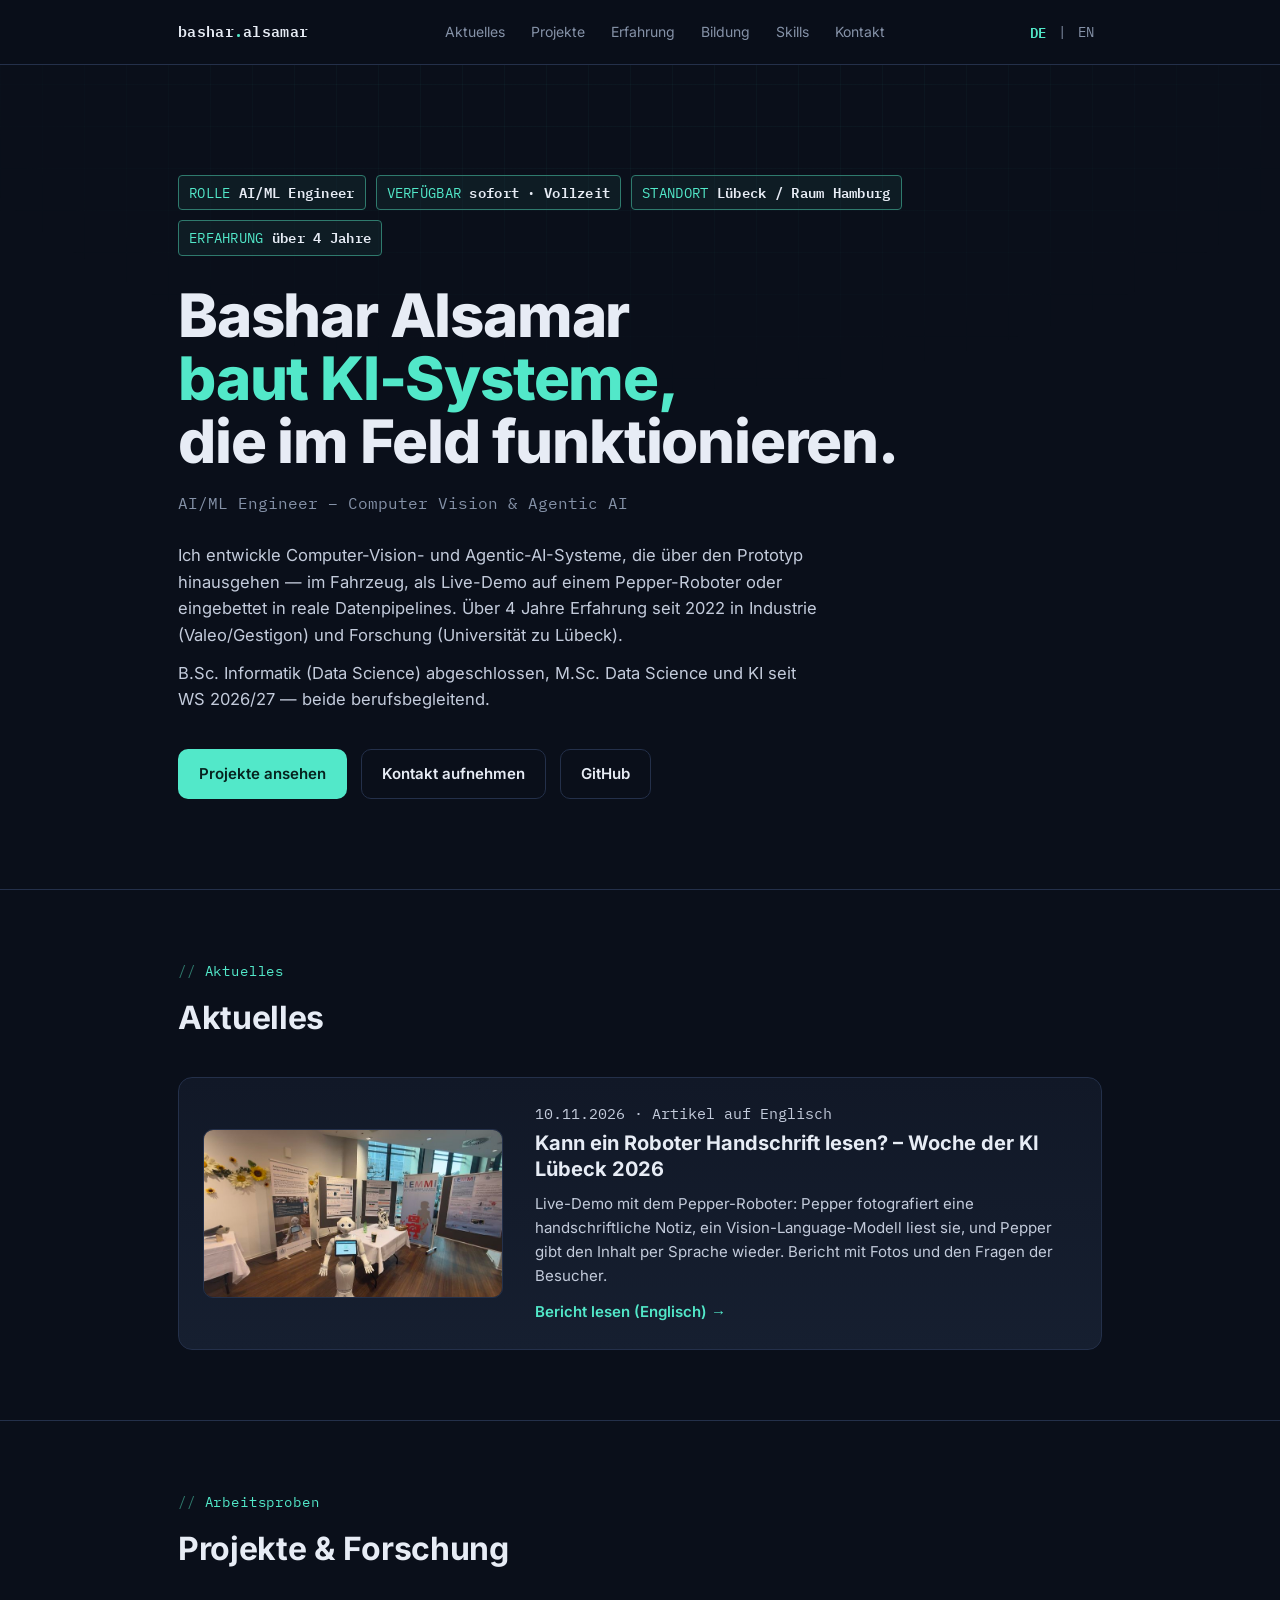
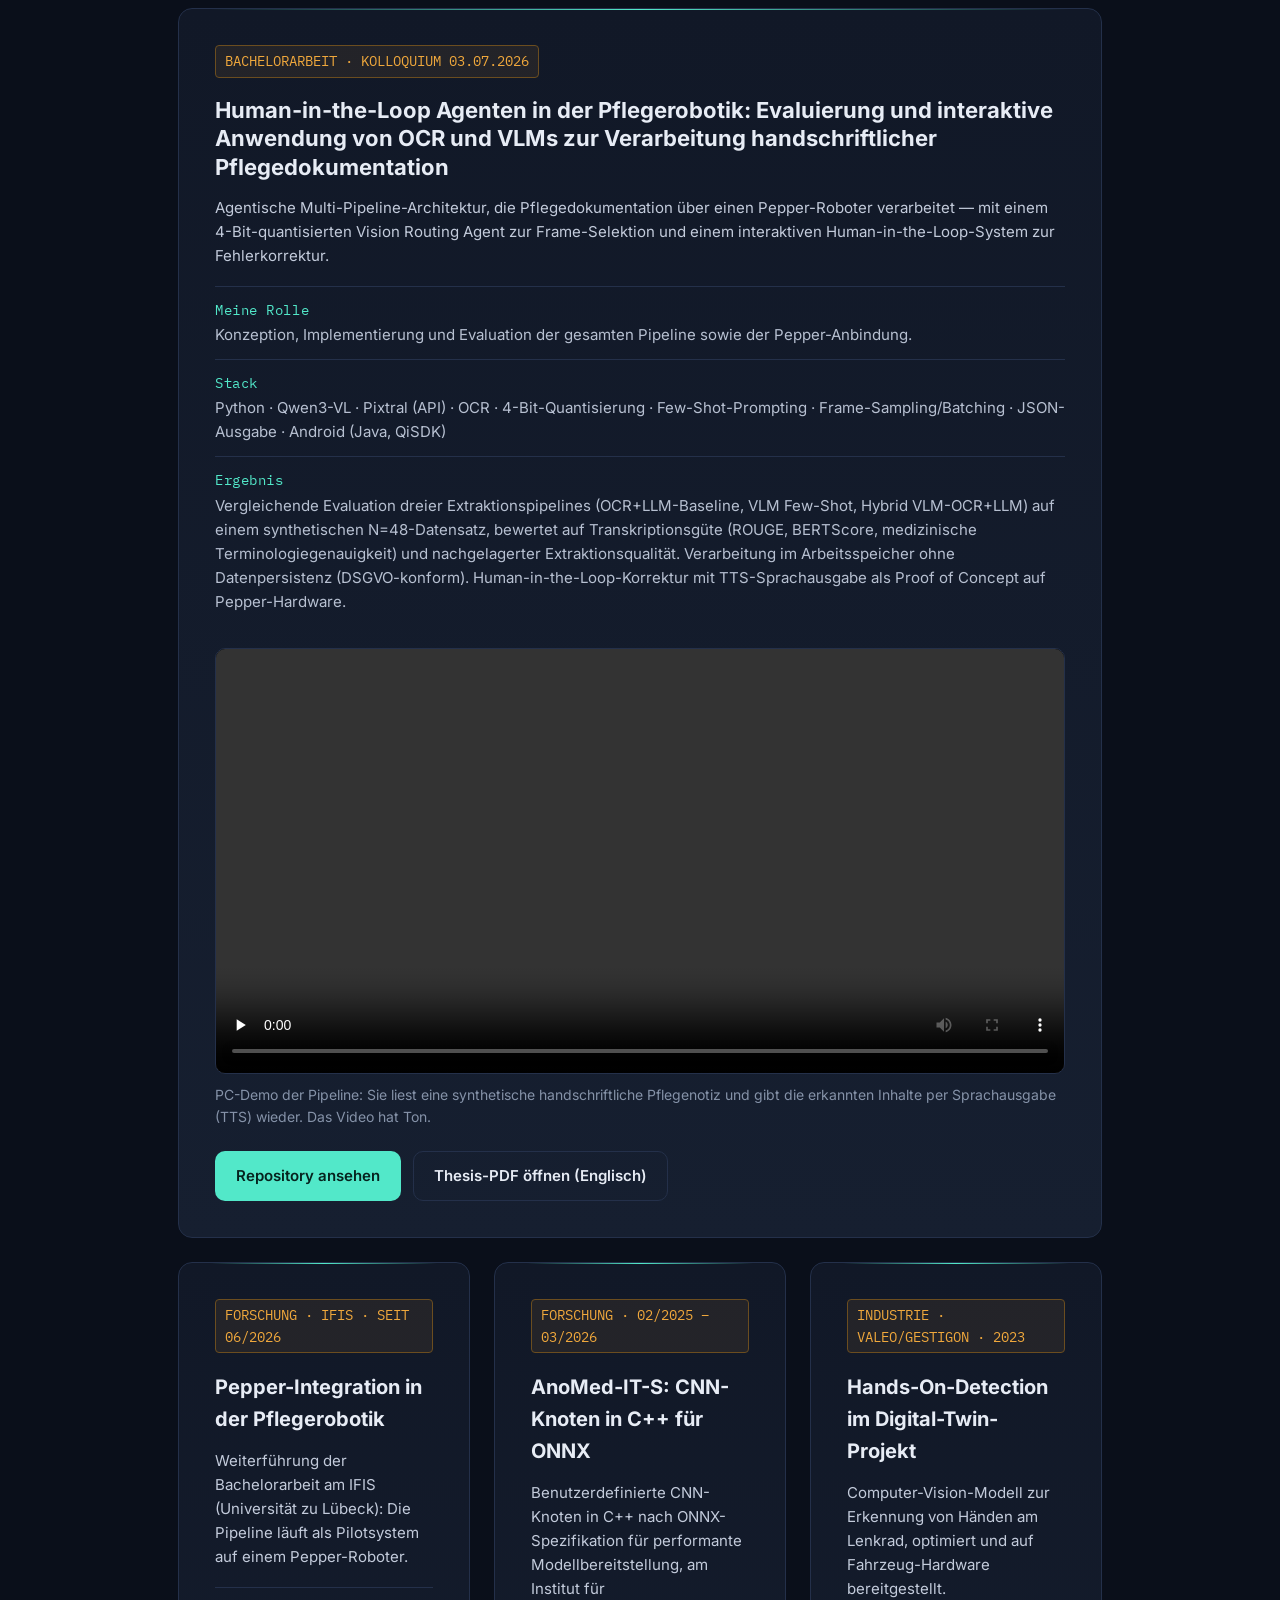
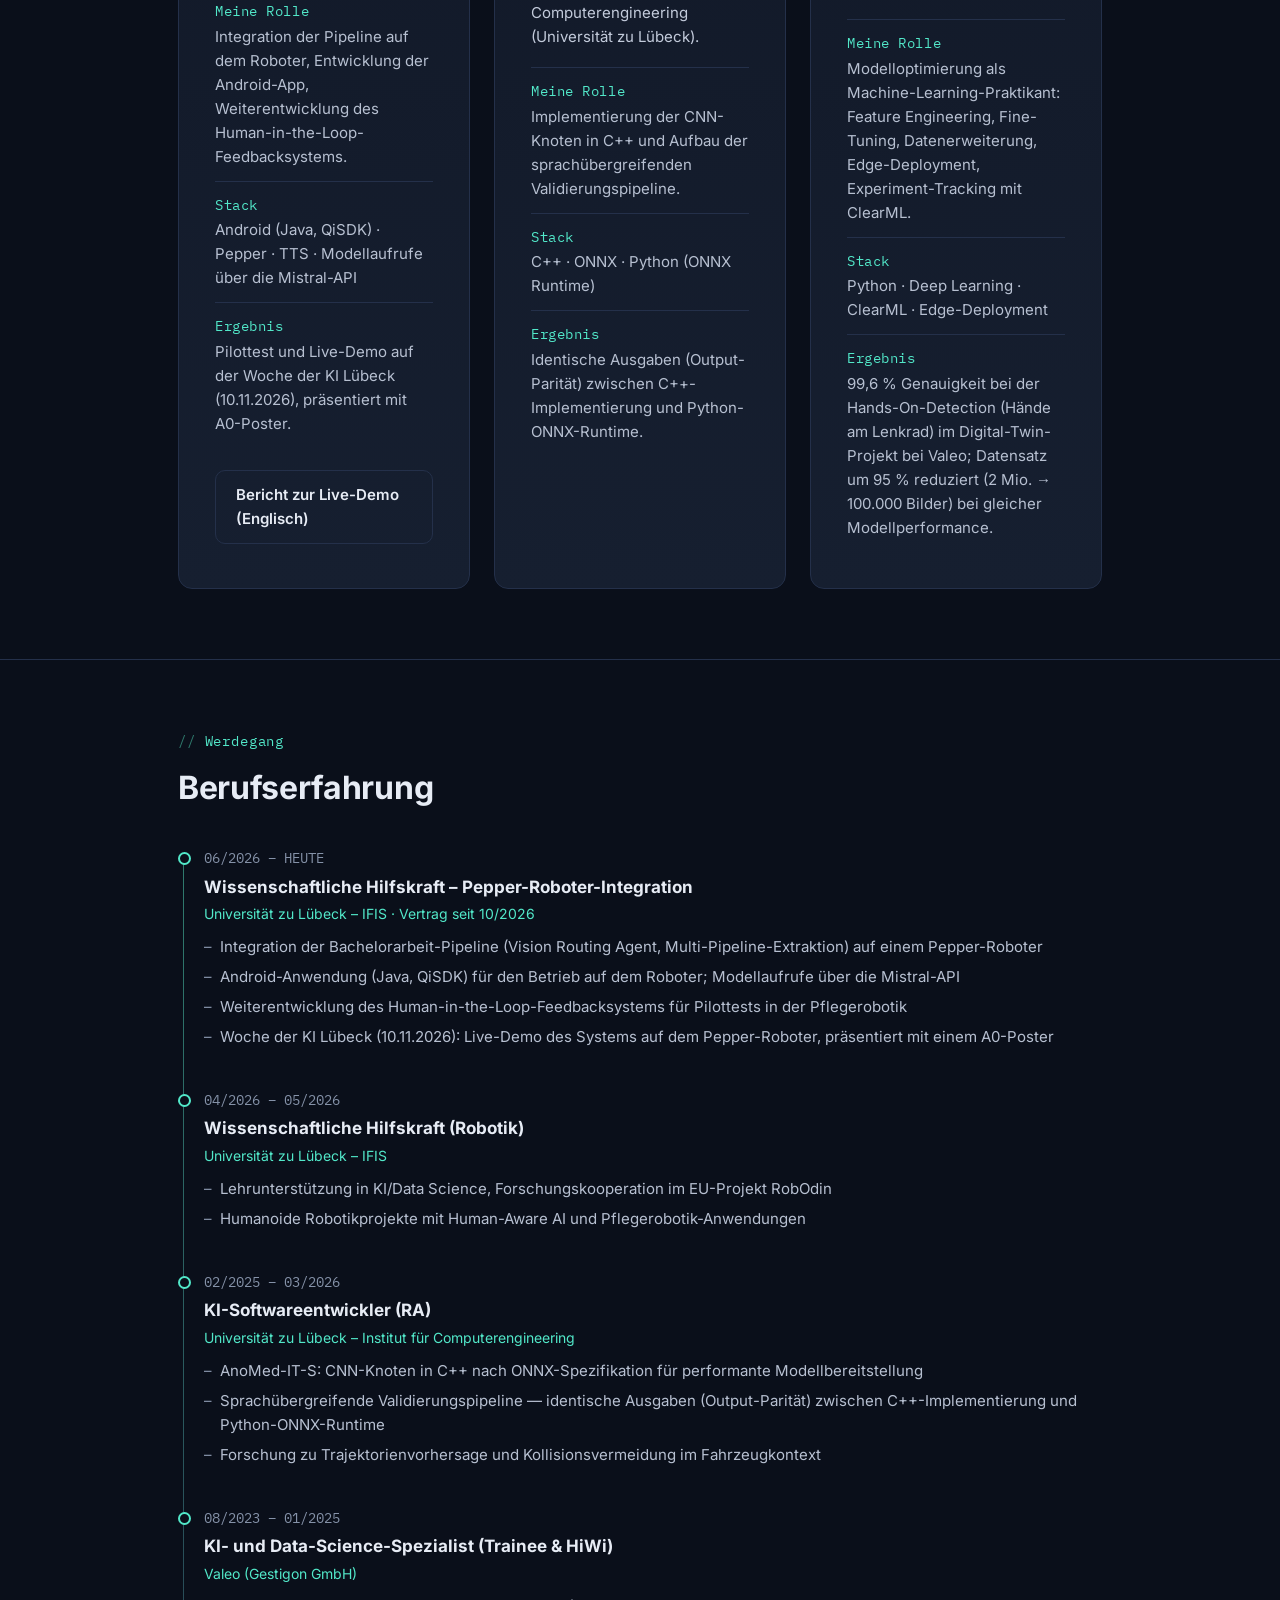
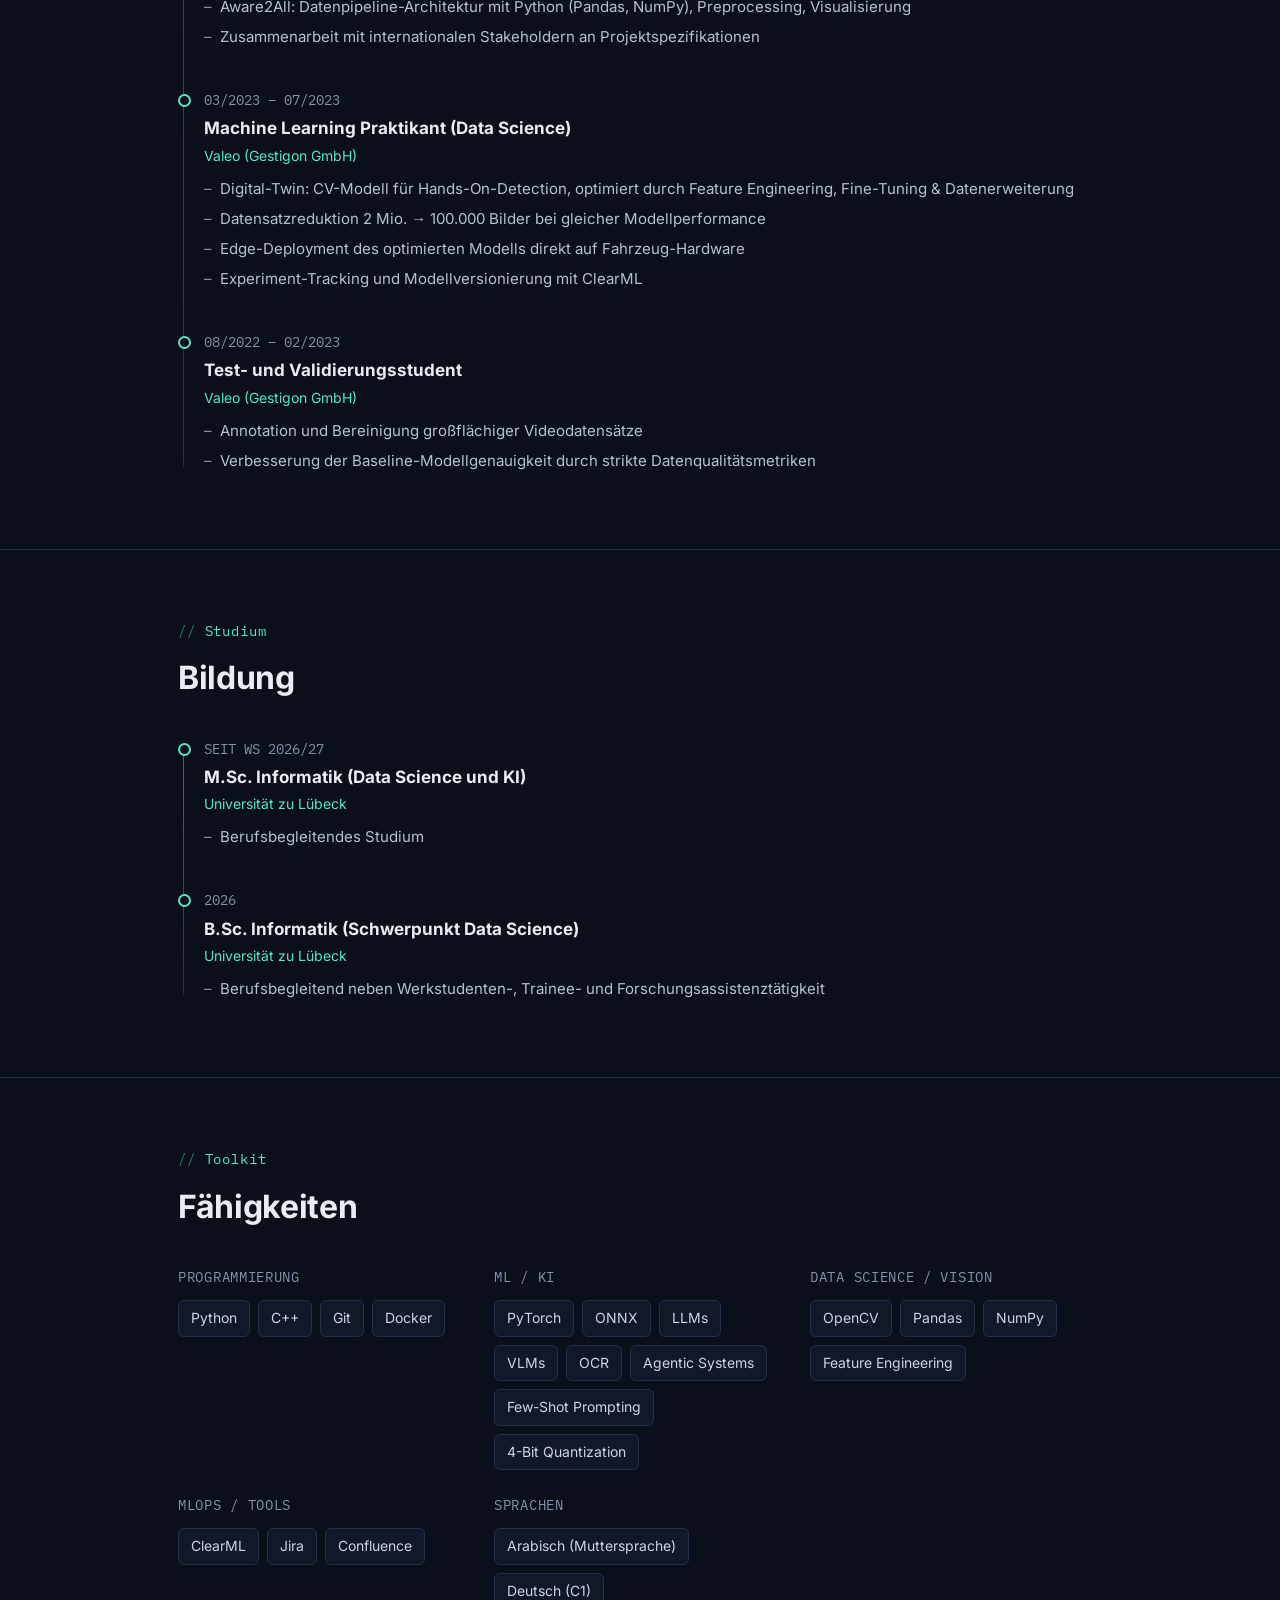
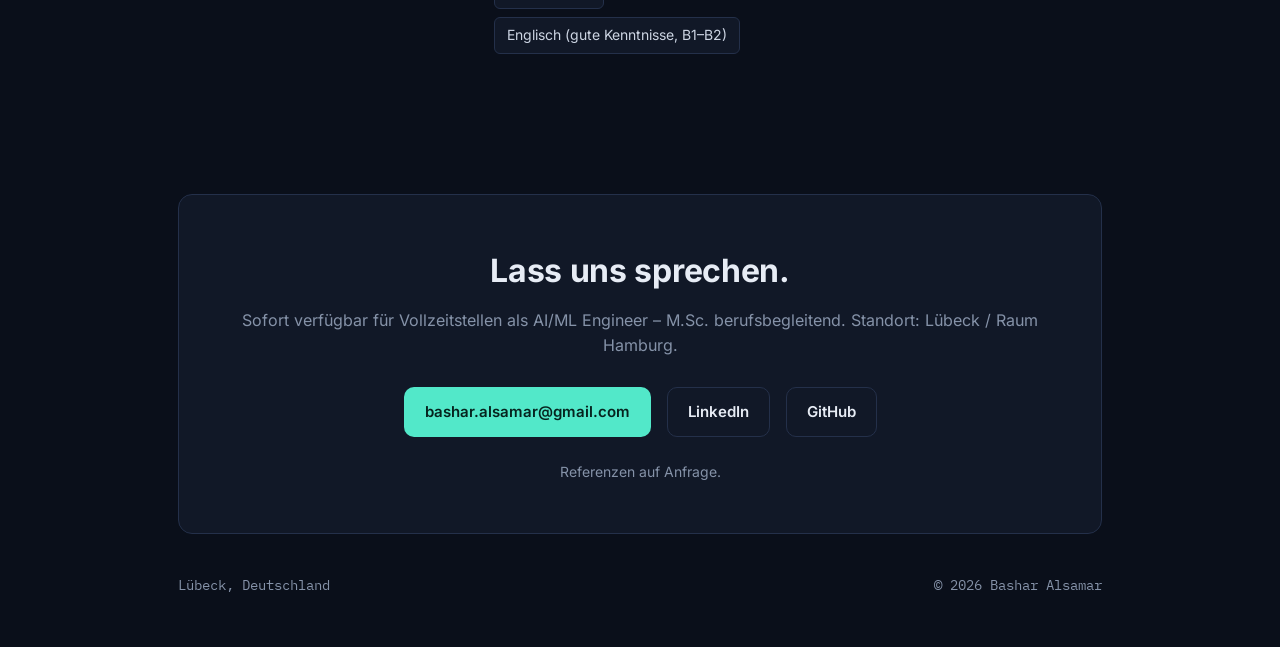
==== commit 390198d2: "Thesis PDF label: thesis is written in English" ====
--- a/index.html
+++ b/index.html
@@ -21,8 +21,14 @@
 <meta property="og:url" content="https://basharalsamar.github.io/">
 <meta property="og:locale" content="de_DE">
 <meta property="og:locale:alternate" content="en_US">
-<!-- TODO Schritt 6: og:image (1200x630) ergänzen, sobald das Bild existiert, und twitter:card auf summary_large_image stellen -->
-<meta name="twitter:card" content="summary">
+<meta property="og:image" content="https://basharalsamar.github.io/assets/og/og-image.jpg">
+<meta property="og:image:type" content="image/jpeg">
+<meta property="og:image:width" content="1200">
+<meta property="og:image:height" content="630">
+<meta property="og:image:alt" content="Der Pepper-Roboter am Stand auf der Woche der KI Lübeck, umgeben von Forschungsplakaten und einem NAO-Roboter.">
+<meta name="twitter:card" content="summary_large_image">
+<meta name="twitter:image" content="https://basharalsamar.github.io/assets/og/og-image.jpg">
+<meta name="twitter:image:alt" content="Der Pepper-Roboter am Stand auf der Woche der KI Lübeck, umgeben von Forschungsplakaten und einem NAO-Roboter.">
 <meta name="twitter:title" content="Bashar Alsamar — AI/ML Engineer">
 <meta name="twitter:description" content="Computer Vision, agentische KI-Systeme und Robotik. Über 4 Jahre Erfahrung bei Valeo/Gestigon und der Universität zu Lübeck.">
 
@@ -150,7 +156,7 @@
 
       <div class="project-links">
         <a class="btn btn-primary" href="https://github.com/BasharAlsamar/bachelor-thesis-nursing-agents" target="_blank" rel="noopener">Repository ansehen</a>
-        <a class="btn btn-ghost" href="https://github.com/BasharAlsamar/bachelor-thesis-nursing-agents/blob/main/Thesis/Abschlussarbeit.pdf" target="_blank" rel="noopener">Thesis-PDF öffnen</a>
+        <a class="btn btn-ghost" href="https://github.com/BasharAlsamar/bachelor-thesis-nursing-agents/blob/main/Thesis/Abschlussarbeit.pdf" target="_blank" rel="noopener">Thesis-PDF öffnen (Englisch)</a>
       </div>
     </article>
 
--- a/assets/css/main.css
+++ b/assets/css/main.css
@@ -294,6 +294,8 @@
 .gallery a{ display:block; border: 1px solid var(--line); border-radius: 8px; overflow:hidden; }
 .gallery a:hover{ border-color: var(--signal-dim); }
 .gallery img{ display:block; width:100%; height:auto; }
+.gallery-hint{ display:none; margin: -8px 0 12px; font-family:'IBM Plex Mono',monospace; font-size: var(--fs-small); color: var(--signal); }
+.news-discussion{ margin-top: 28px; }
 .navlinks a[aria-current="page"]{ color: var(--text); }
 
 /* ── skills ──────────────────────────────────────── */
@@ -329,6 +331,21 @@
   /* Mobil: Navigation bricht in eine zweite Zeile um, kein Sticky (spart Platz) */
   nav{ position: static; }
   .news-card{ grid-template-columns: 1fr; }
+  /* Galerie mobil: wischbare Reihe (reines CSS, scroll-snap). Das nächste Bild ragt
+     angeschnitten ins Bild und zeigt, dass man wischen kann. */
+  .gallery-hint{ display:block; }
+  .gallery{
+    --gh: clamp(150px, 46vw, 240px);
+    flex-wrap: nowrap; overflow-x: auto; gap: 10px;
+    margin-inline: calc(var(--gutter) * -1);
+    padding: 0 var(--gutter) 10px;
+    scroll-snap-type: x mandatory;
+    scroll-padding-inline: var(--gutter);
+    overscroll-behavior-x: contain;
+    scrollbar-width: thin; scrollbar-color: var(--signal-dim) transparent;
+  }
+  .gallery::after{ display:none; }
+  .gallery li{ flex: 0 0 auto; width: calc(var(--ar) * var(--gh)); scroll-snap-align: start; }
   .navlinks{ order: 3; width: 100%; gap: 2px 18px; }
   .project-card::before{ left: 20px; right: 20px; }
 }
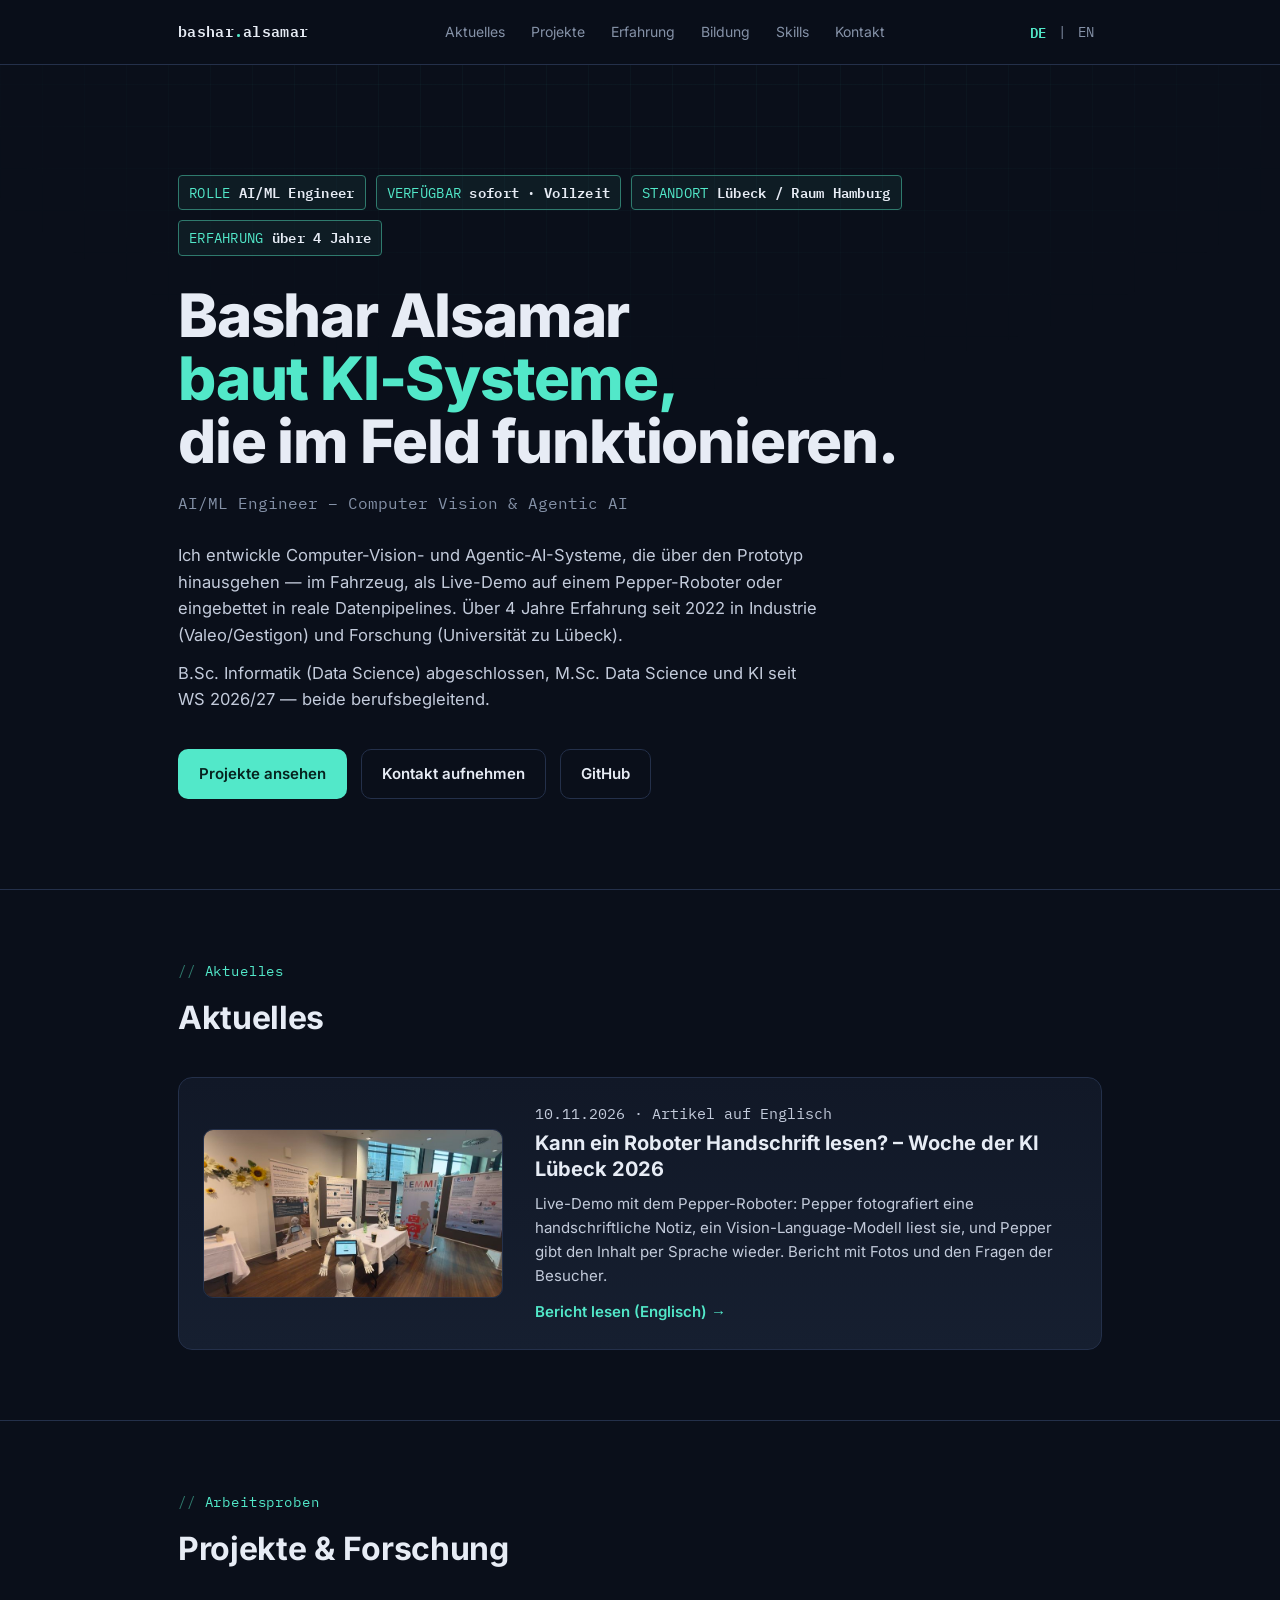
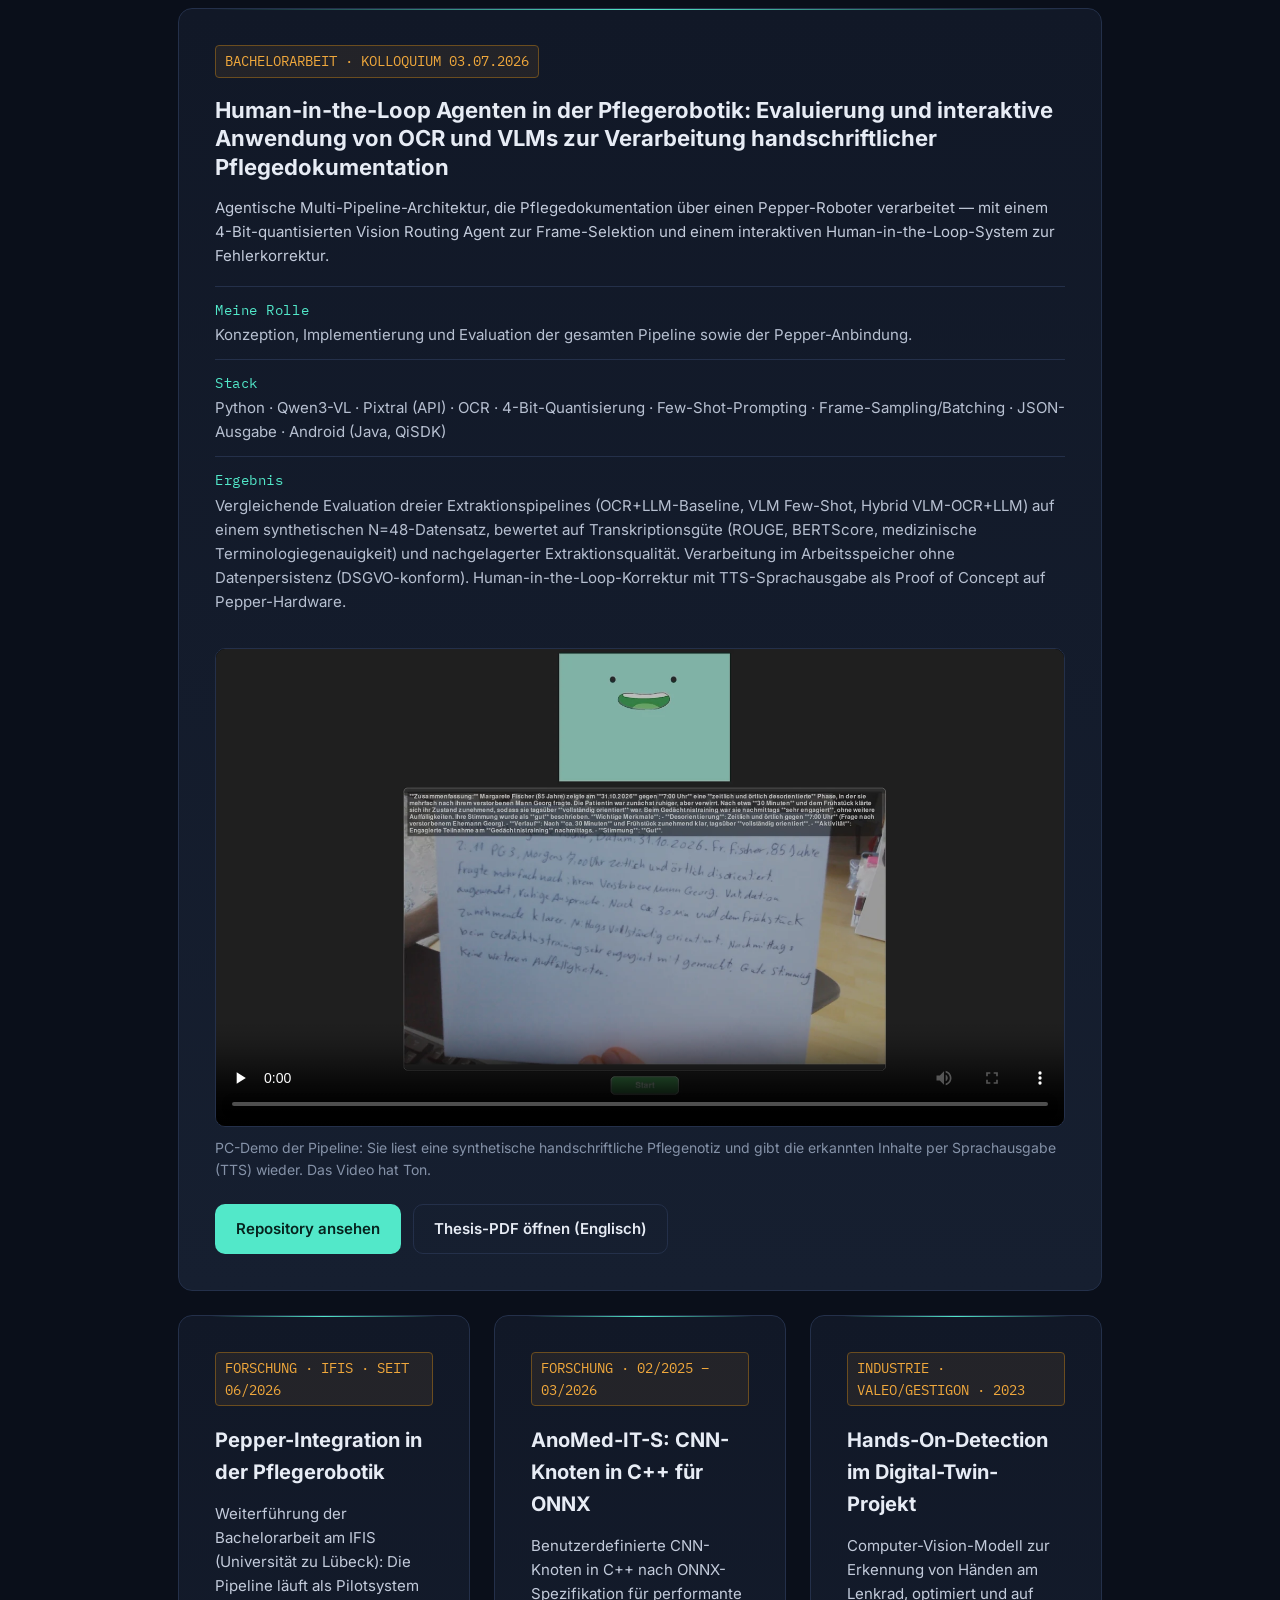
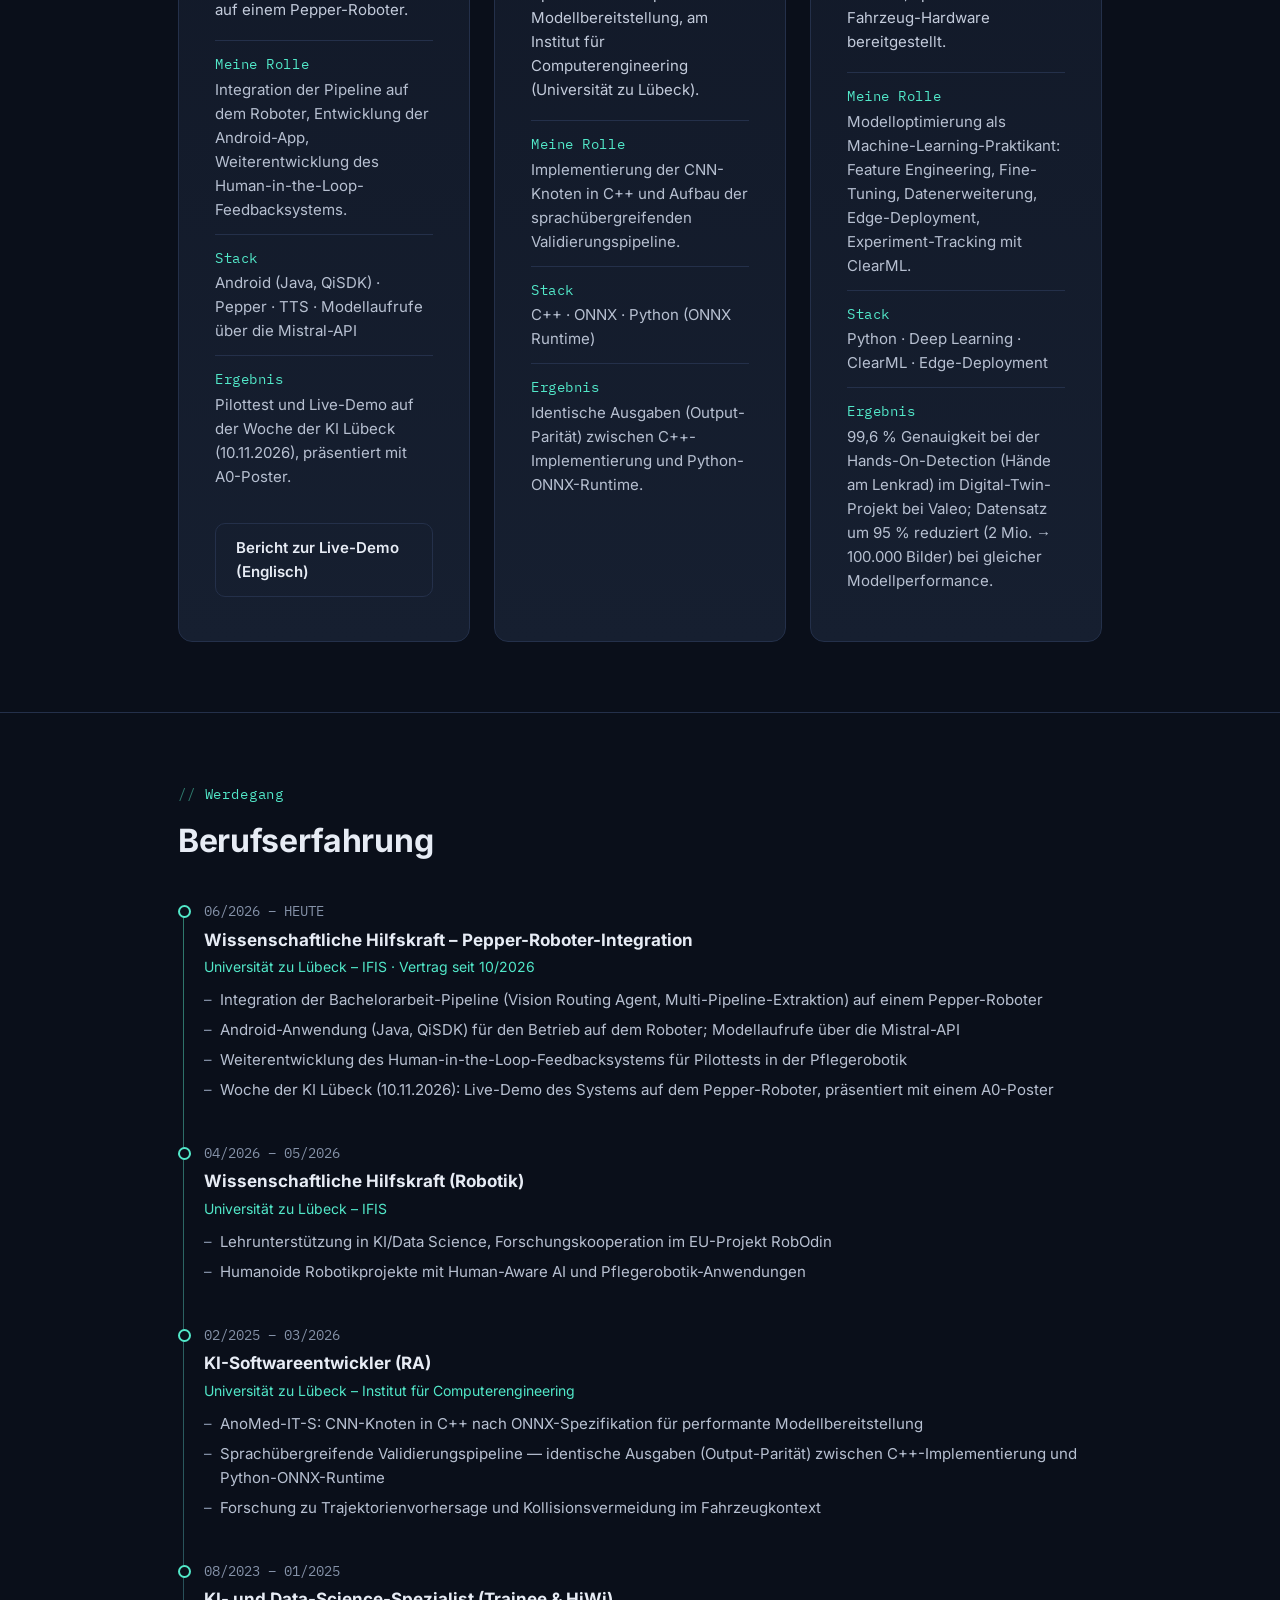
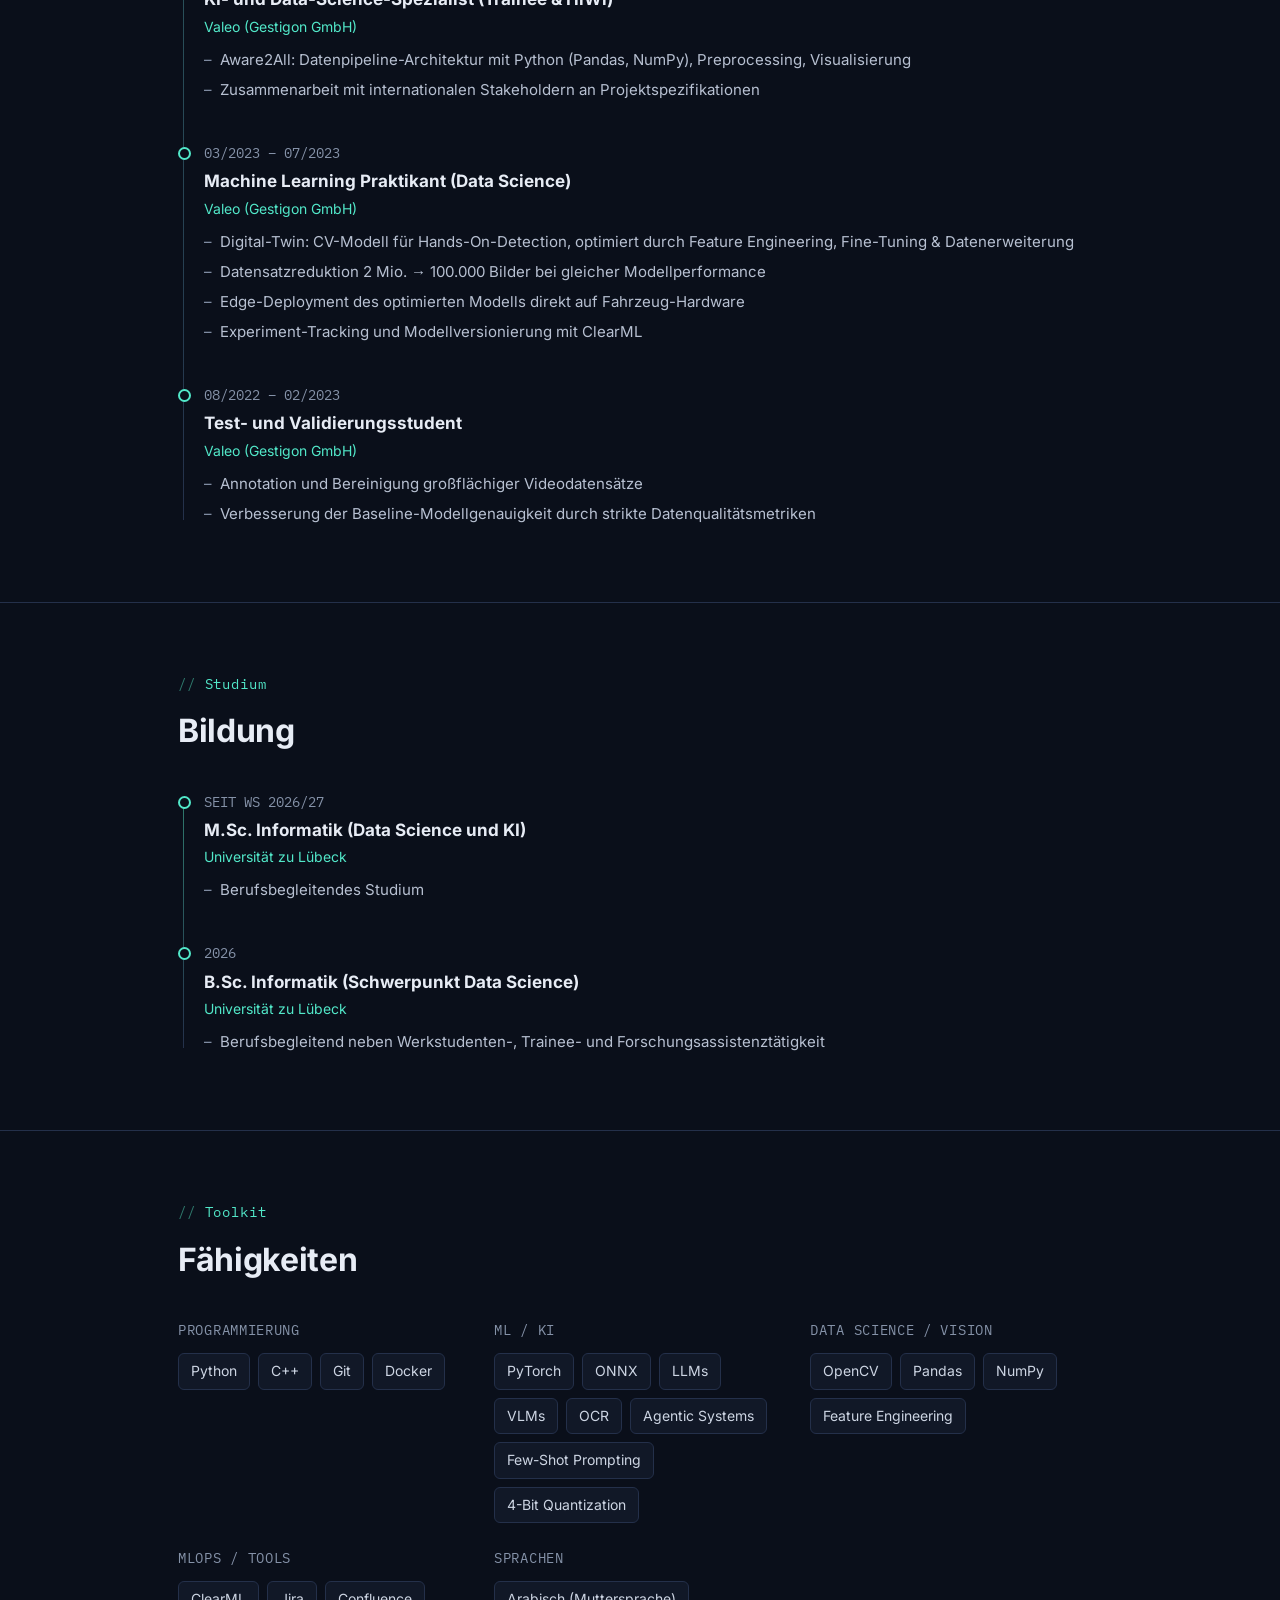
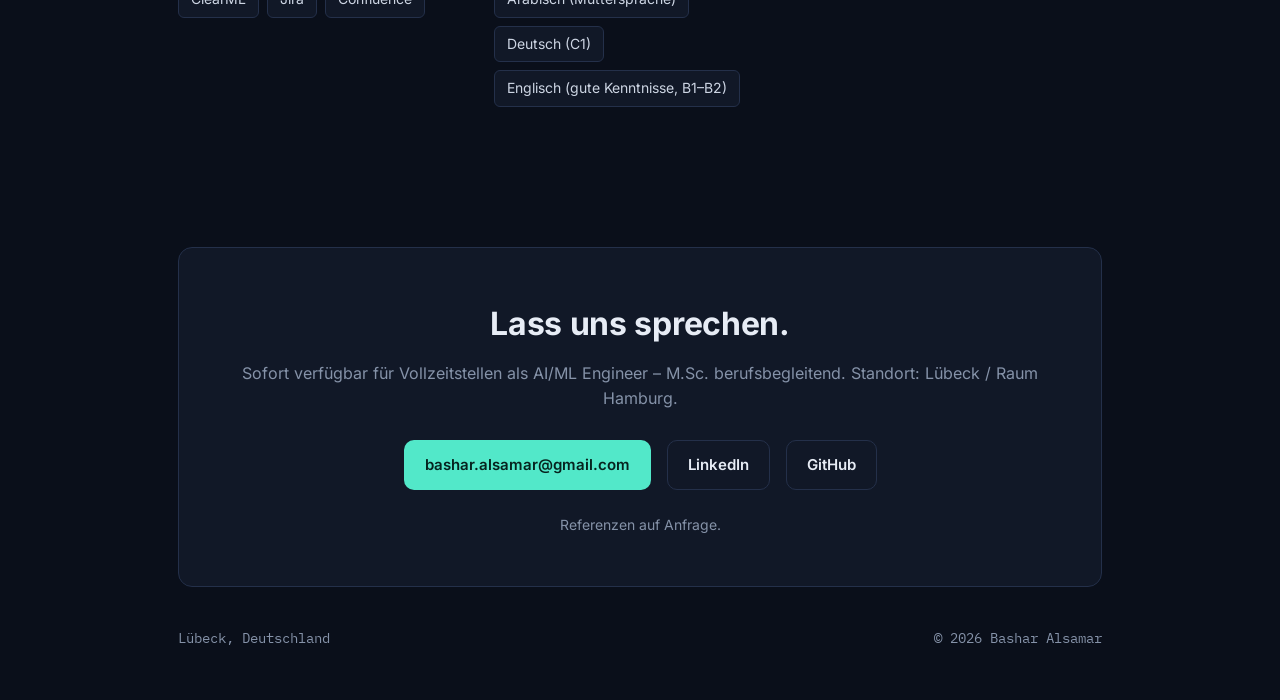
==== commit 7766b0d5: "Add 16:9 poster image for the demo video" ====
--- a/index.html
+++ b/index.html
@@ -145,7 +145,7 @@
 
       <figure class="video-figure">
         <div class="video-frame">
-          <video controls preload="none" aria-describedby="demo-desc">
+          <video controls preload="none" poster="assets/video/ba-demo-poster.webp" aria-describedby="demo-desc">
             <source src="assets/video/ba-demo.mp4" type="video/mp4">
             Dein Browser unterstützt das Video-Tag nicht.
             <a href="assets/video/ba-demo.mp4">Video direkt ansehen</a>
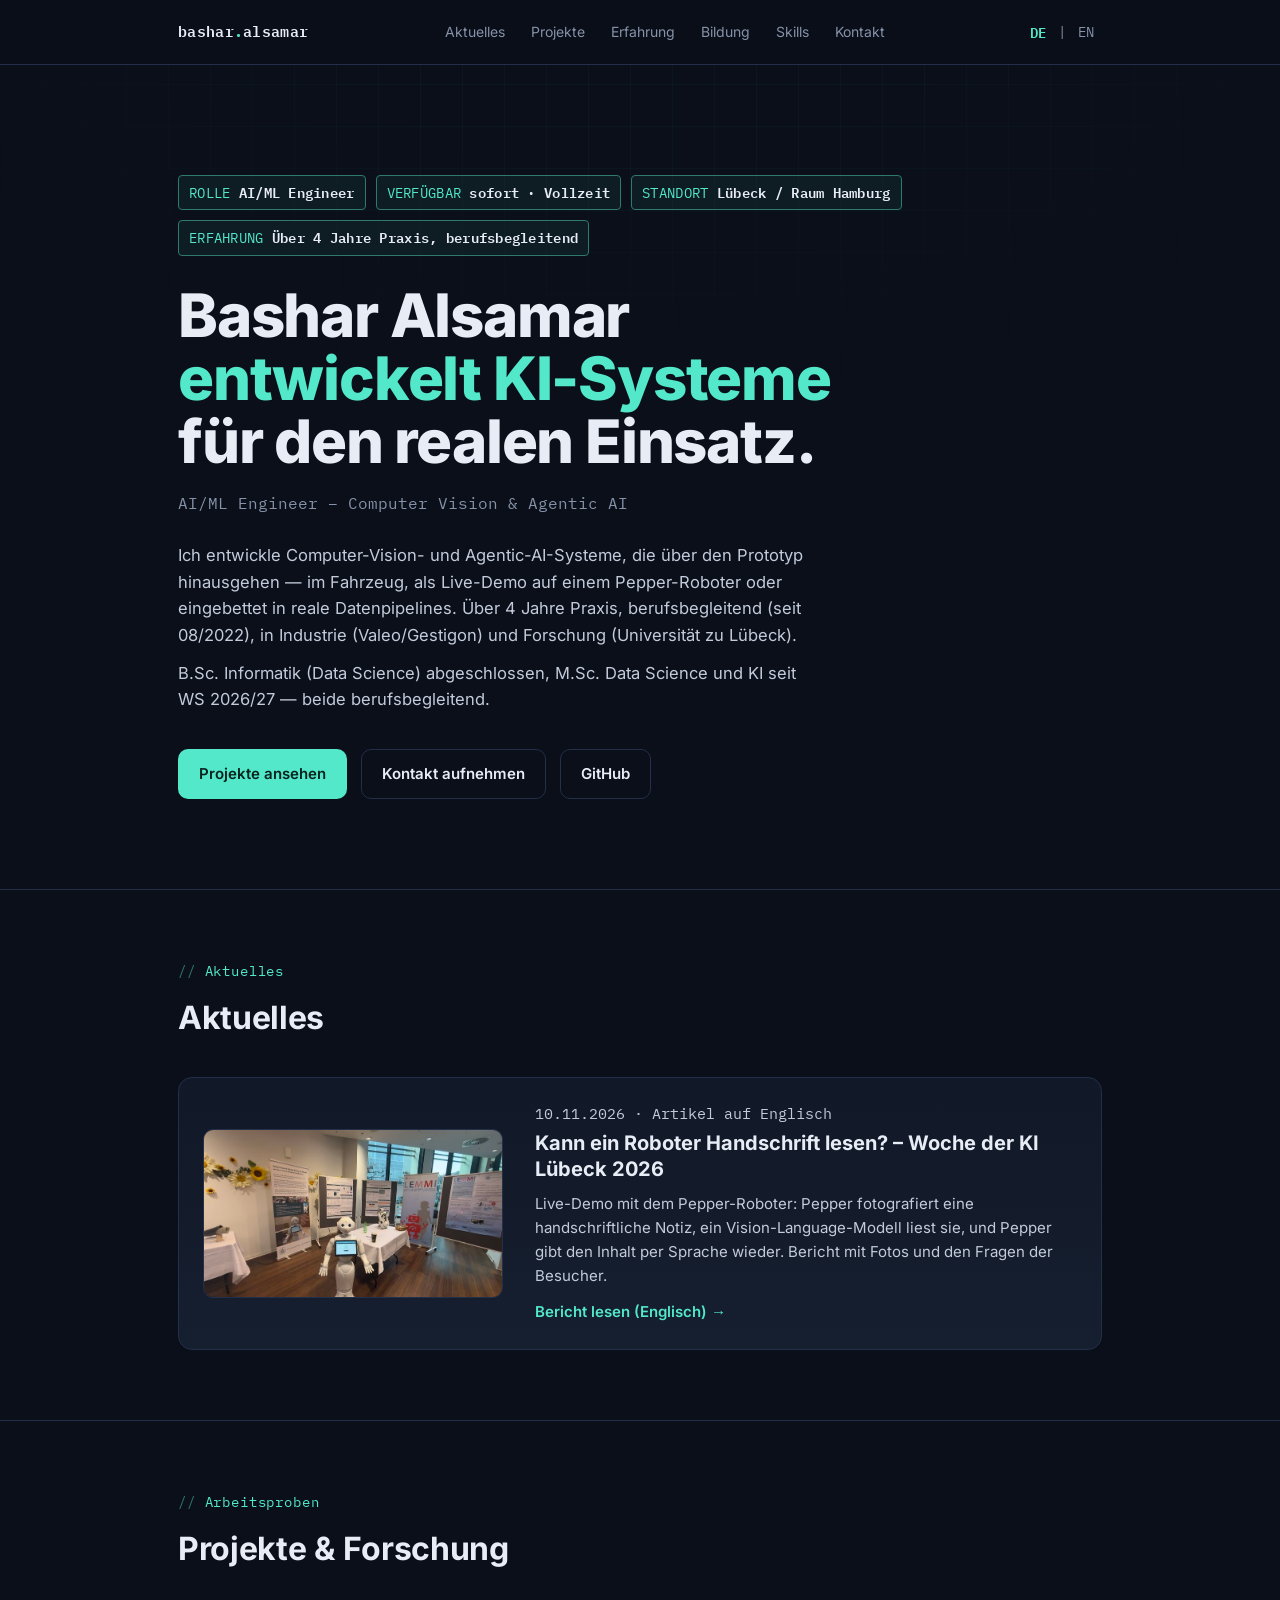
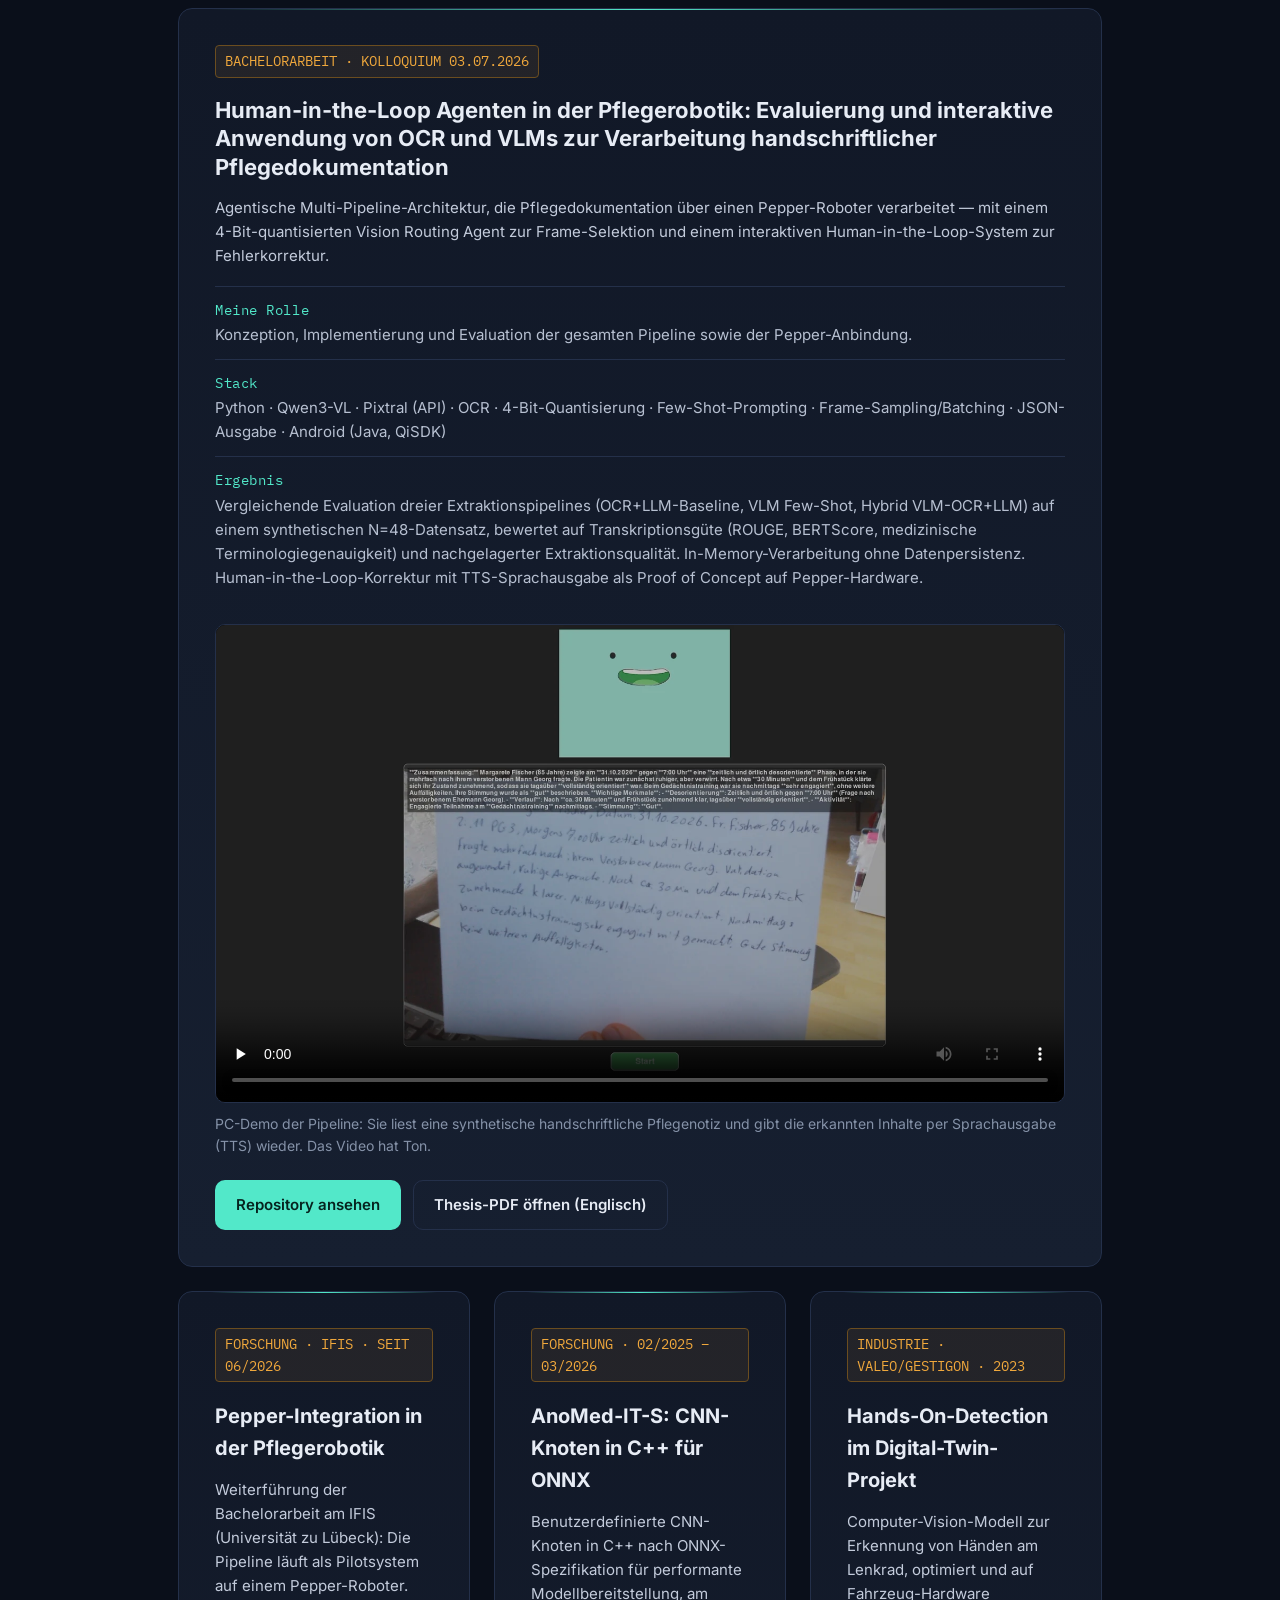
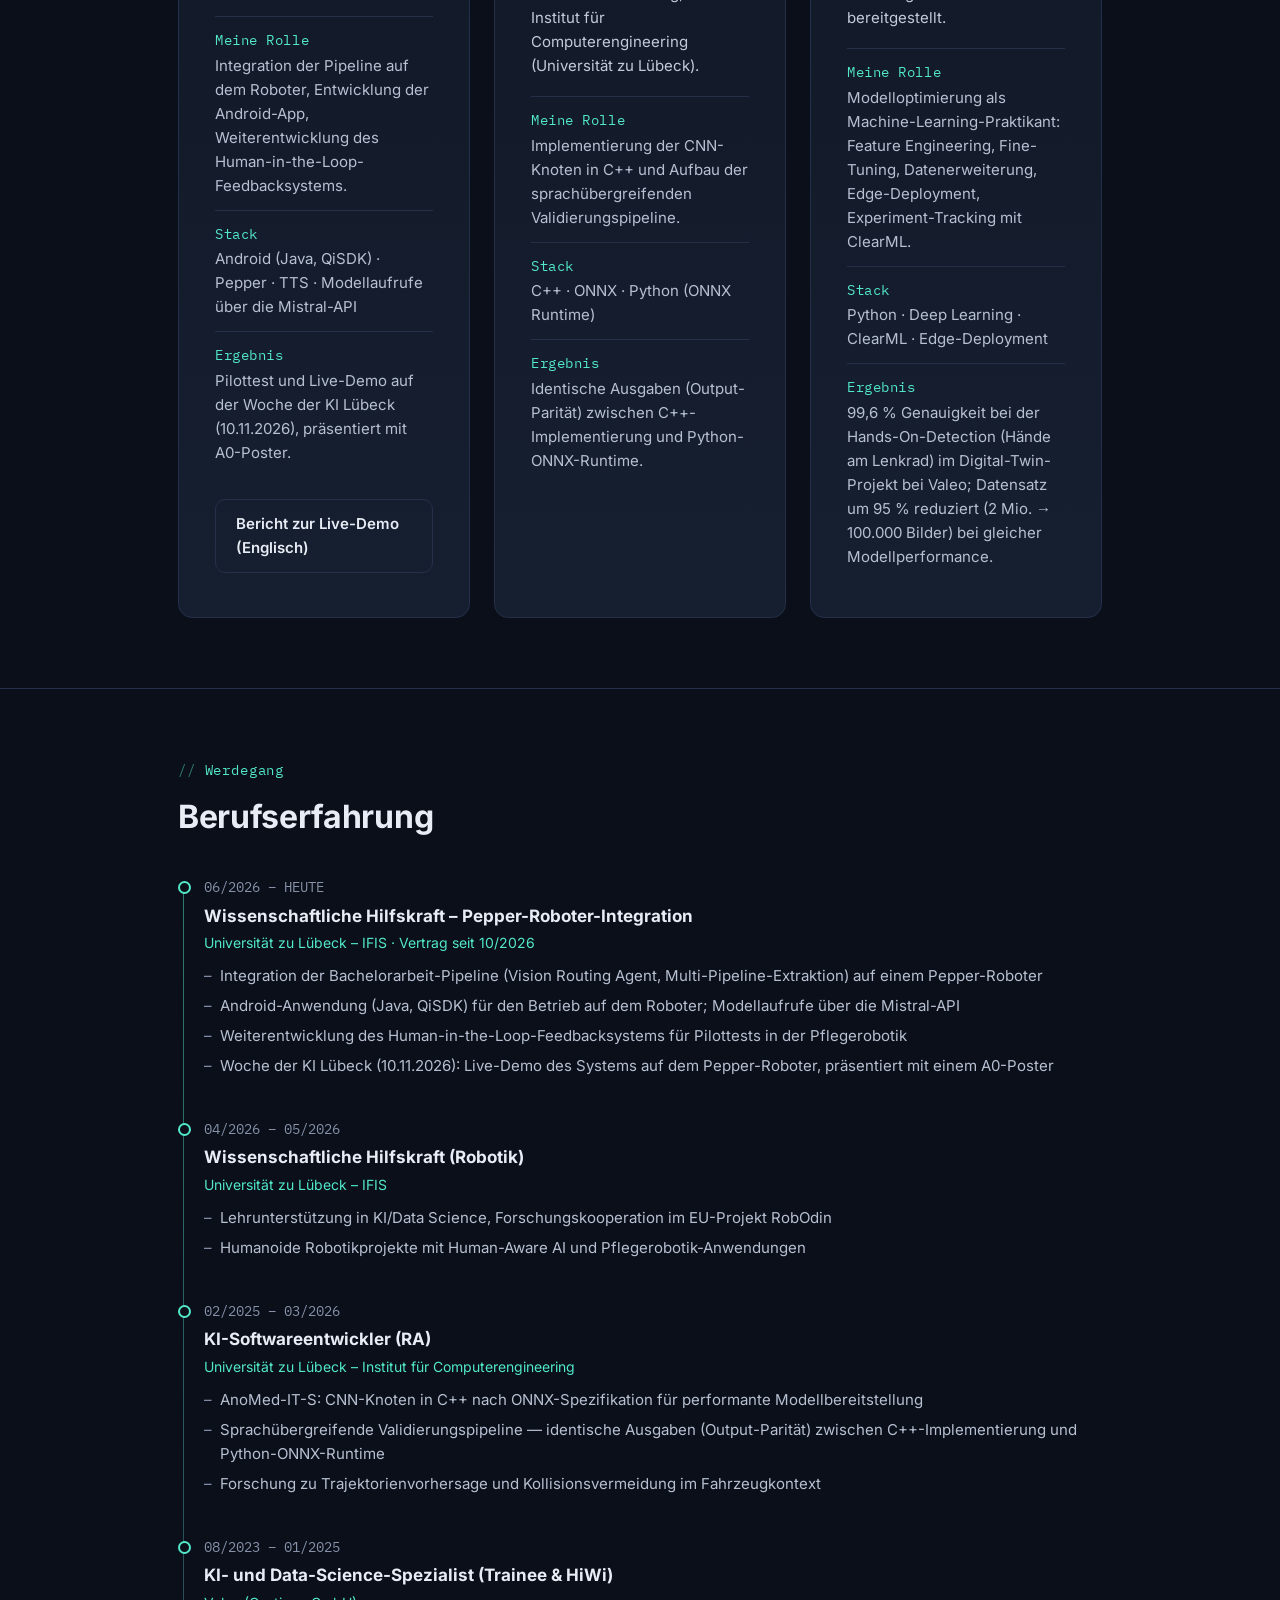
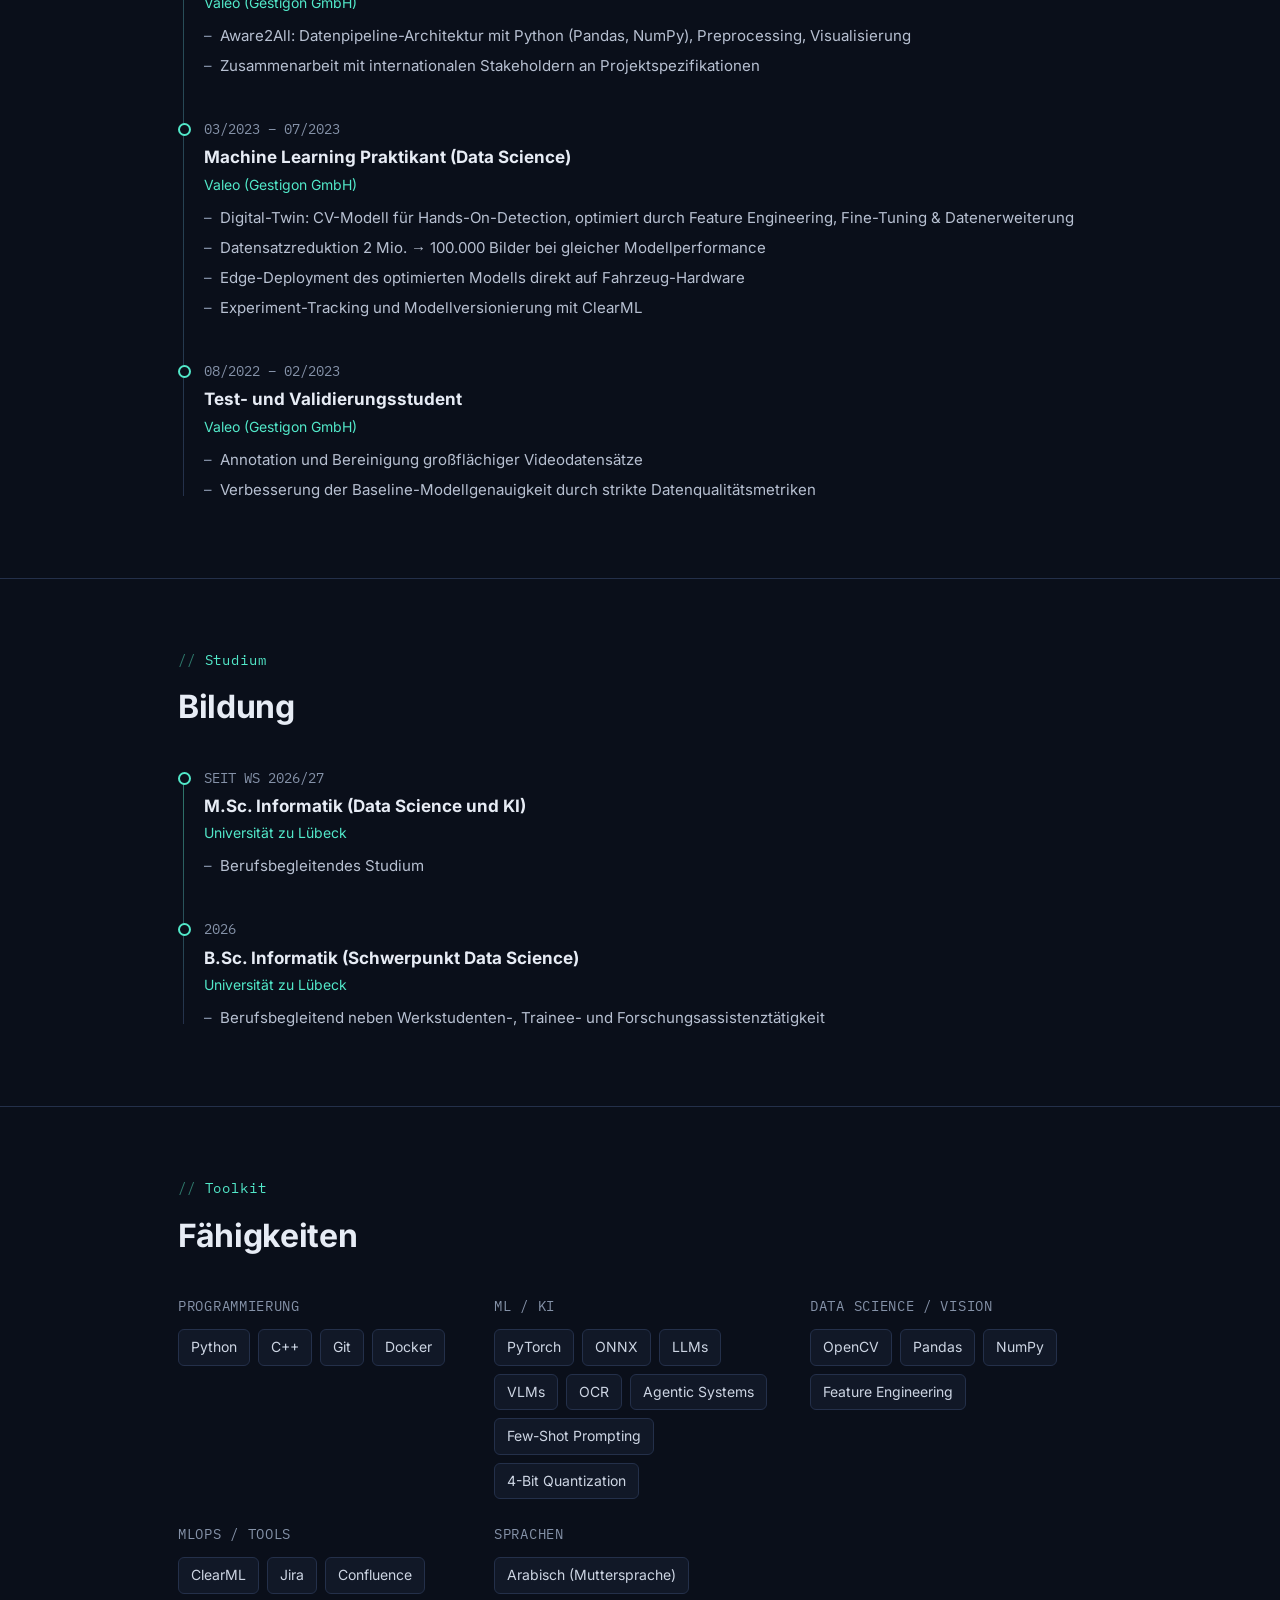
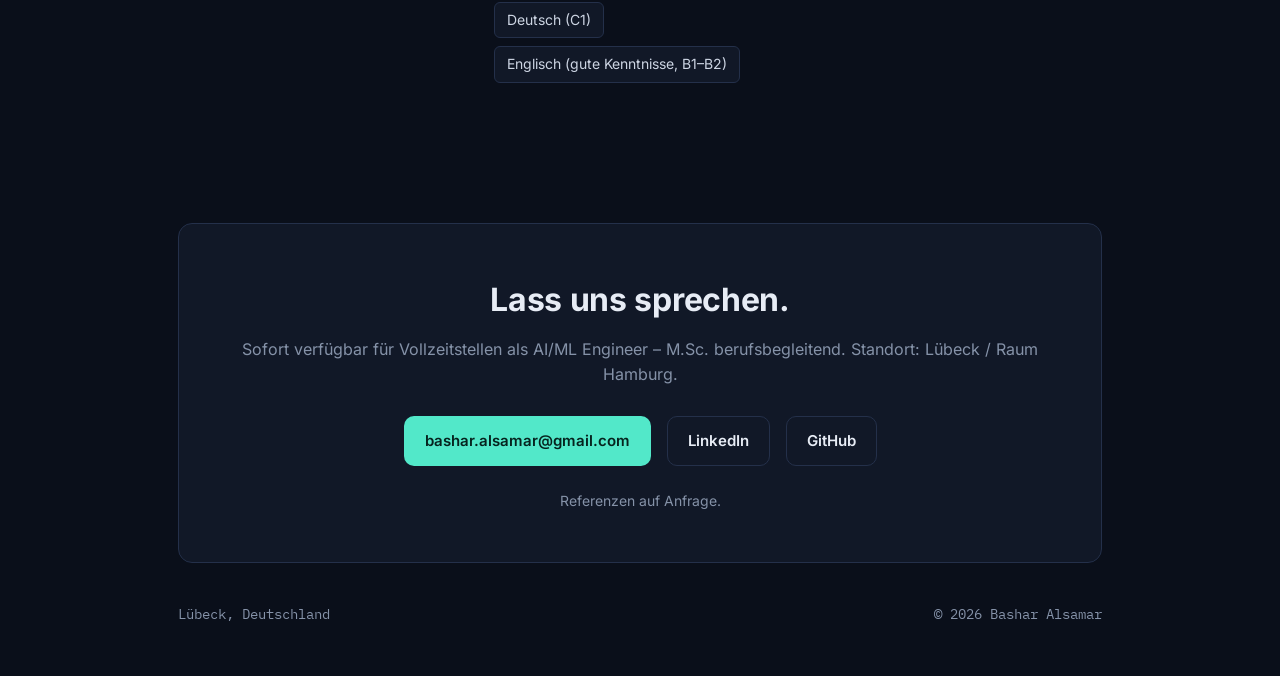
==== commit 36987382: "Fix: Faktenkorrekturen DE/EN" ====
--- a/index.html
+++ b/index.html
@@ -4,7 +4,7 @@
 <meta charset="UTF-8">
 <meta name="viewport" content="width=device-width, initial-scale=1.0">
 <title>Bashar Alsamar — AI/ML Engineer | Computer Vision &amp; Agentic AI</title>
-<meta name="description" content="Bashar Alsamar – AI/ML Engineer: Computer Vision, agentische KI-Systeme und Robotik. Über 4 Jahre Erfahrung bei Valeo/Gestigon und der Universität zu Lübeck.">
+<meta name="description" content="Bashar Alsamar – AI/ML Engineer: Computer Vision, agentische KI-Systeme und Robotik. Über 4 Jahre Praxis, berufsbegleitend, bei Valeo/Gestigon und der Universität zu Lübeck.">
 <link rel="canonical" href="https://basharalsamar.github.io/">
 <link rel="alternate" hreflang="de" href="https://basharalsamar.github.io/">
 <link rel="alternate" hreflang="en" href="https://basharalsamar.github.io/en/">
@@ -17,7 +17,7 @@
 <meta property="og:type" content="website">
 <meta property="og:site_name" content="Bashar Alsamar">
 <meta property="og:title" content="Bashar Alsamar — AI/ML Engineer">
-<meta property="og:description" content="Computer Vision, agentische KI-Systeme und Robotik. Über 4 Jahre Erfahrung bei Valeo/Gestigon und der Universität zu Lübeck.">
+<meta property="og:description" content="Computer Vision, agentische KI-Systeme und Robotik. Über 4 Jahre Praxis, berufsbegleitend, bei Valeo/Gestigon und der Universität zu Lübeck.">
 <meta property="og:url" content="https://basharalsamar.github.io/">
 <meta property="og:locale" content="de_DE">
 <meta property="og:locale:alternate" content="en_US">
@@ -30,7 +30,7 @@
 <meta name="twitter:image" content="https://basharalsamar.github.io/assets/og/og-image.jpg">
 <meta name="twitter:image:alt" content="Der Pepper-Roboter am Stand auf der Woche der KI Lübeck, umgeben von Forschungsplakaten und einem NAO-Roboter.">
 <meta name="twitter:title" content="Bashar Alsamar — AI/ML Engineer">
-<meta name="twitter:description" content="Computer Vision, agentische KI-Systeme und Robotik. Über 4 Jahre Erfahrung bei Valeo/Gestigon und der Universität zu Lübeck.">
+<meta name="twitter:description" content="Computer Vision, agentische KI-Systeme und Robotik. Über 4 Jahre Praxis, berufsbegleitend, bei Valeo/Gestigon und der Universität zu Lübeck.">
 
 <!-- Schriften lokal gehostet (keine Verbindung zu Google-Servern) -->
 <link rel="preload" href="assets/fonts/inter-latin-wght-normal.woff2" as="font" type="font/woff2" crossorigin>
@@ -65,16 +65,16 @@
       <span class="detect-tag">ROLLE <b>AI/ML Engineer</b></span>
       <span class="detect-tag">VERFÜGBAR <b>sofort · Vollzeit</b></span>
       <span class="detect-tag">STANDORT <b>Lübeck / Raum Hamburg</b></span>
-      <span class="detect-tag">ERFAHRUNG <b>über 4 Jahre</b></span>
-    </div>
-    <h1>Bashar Alsamar<br><span class="accent">baut KI-Systeme,</span><br>die im Feld funktionieren.</h1>
+      <span class="detect-tag">ERFAHRUNG <b>Über 4 Jahre Praxis, berufsbegleitend</b></span>
+    </div>
+    <h1>Bashar Alsamar<br><span class="accent">entwickelt KI-Systeme</span><br>für den realen Einsatz.</h1>
     <div class="role-line">AI/ML Engineer – Computer Vision &amp; Agentic AI</div>
     <div class="pitch" id="about">
       <p>
         Ich entwickle Computer-Vision- und Agentic-AI-Systeme, die über den Prototyp hinausgehen
         — im Fahrzeug, als Live-Demo auf einem Pepper-Roboter oder eingebettet in reale
-        Datenpipelines. Über 4 Jahre Erfahrung seit 2022 in Industrie (Valeo/Gestigon) und
-        Forschung (Universität zu Lübeck).
+        Datenpipelines. Über 4 Jahre Praxis, berufsbegleitend (seit 08/2022), in Industrie
+        (Valeo/Gestigon) und Forschung (Universität zu Lübeck).
       </p>
       <p>
         B.Sc. Informatik (Data Science) abgeschlossen, M.Sc. Data Science und KI seit WS 2026/27 —
@@ -83,7 +83,7 @@
     </div>
     <div class="cta-row">
       <a class="btn btn-primary" href="#projects">Projekte ansehen</a>
-      <a class="btn btn-ghost" href="mailto:bashar.alsamar@gmail.com">Kontakt aufnehmen</a>
+      <a class="btn btn-ghost" href="#contact">Kontakt aufnehmen</a>
       <a class="btn btn-ghost" href="https://github.com/basharalsamar" target="_blank" rel="noopener">GitHub</a>
       <!-- CV-Button: vorbereitet, aber ausgeblendet, bis die bereinigten PDFs vorliegen.
            Dann: hidden entfernen und href auf die PDF setzen (z. B. assets/cv/Lebenslauf_BasharAlsamar_DE.pdf). -->
@@ -139,7 +139,7 @@
         </div>
         <div>
           <dt>Ergebnis</dt>
-          <dd>Vergleichende Evaluation dreier Extraktionspipelines (OCR+LLM-Baseline, VLM Few-Shot, Hybrid VLM-OCR+LLM) auf einem synthetischen N=48-Datensatz, bewertet auf Transkriptionsgüte (ROUGE, BERTScore, medizinische Terminologiegenauigkeit) und nachgelagerter Extraktionsqualität. Verarbeitung im Arbeitsspeicher ohne Datenpersistenz (DSGVO-konform). Human-in-the-Loop-Korrektur mit TTS-Sprachausgabe als Proof of Concept auf Pepper-Hardware.</dd>
+          <dd>Vergleichende Evaluation dreier Extraktionspipelines (OCR+LLM-Baseline, VLM Few-Shot, Hybrid VLM-OCR+LLM) auf einem synthetischen N=48-Datensatz, bewertet auf Transkriptionsgüte (ROUGE, BERTScore, medizinische Terminologiegenauigkeit) und nachgelagerter Extraktionsqualität. In-Memory-Verarbeitung ohne Datenpersistenz. Human-in-the-Loop-Korrektur mit TTS-Sprachausgabe als Proof of Concept auf Pepper-Hardware.</dd>
         </div>
       </dl>
 
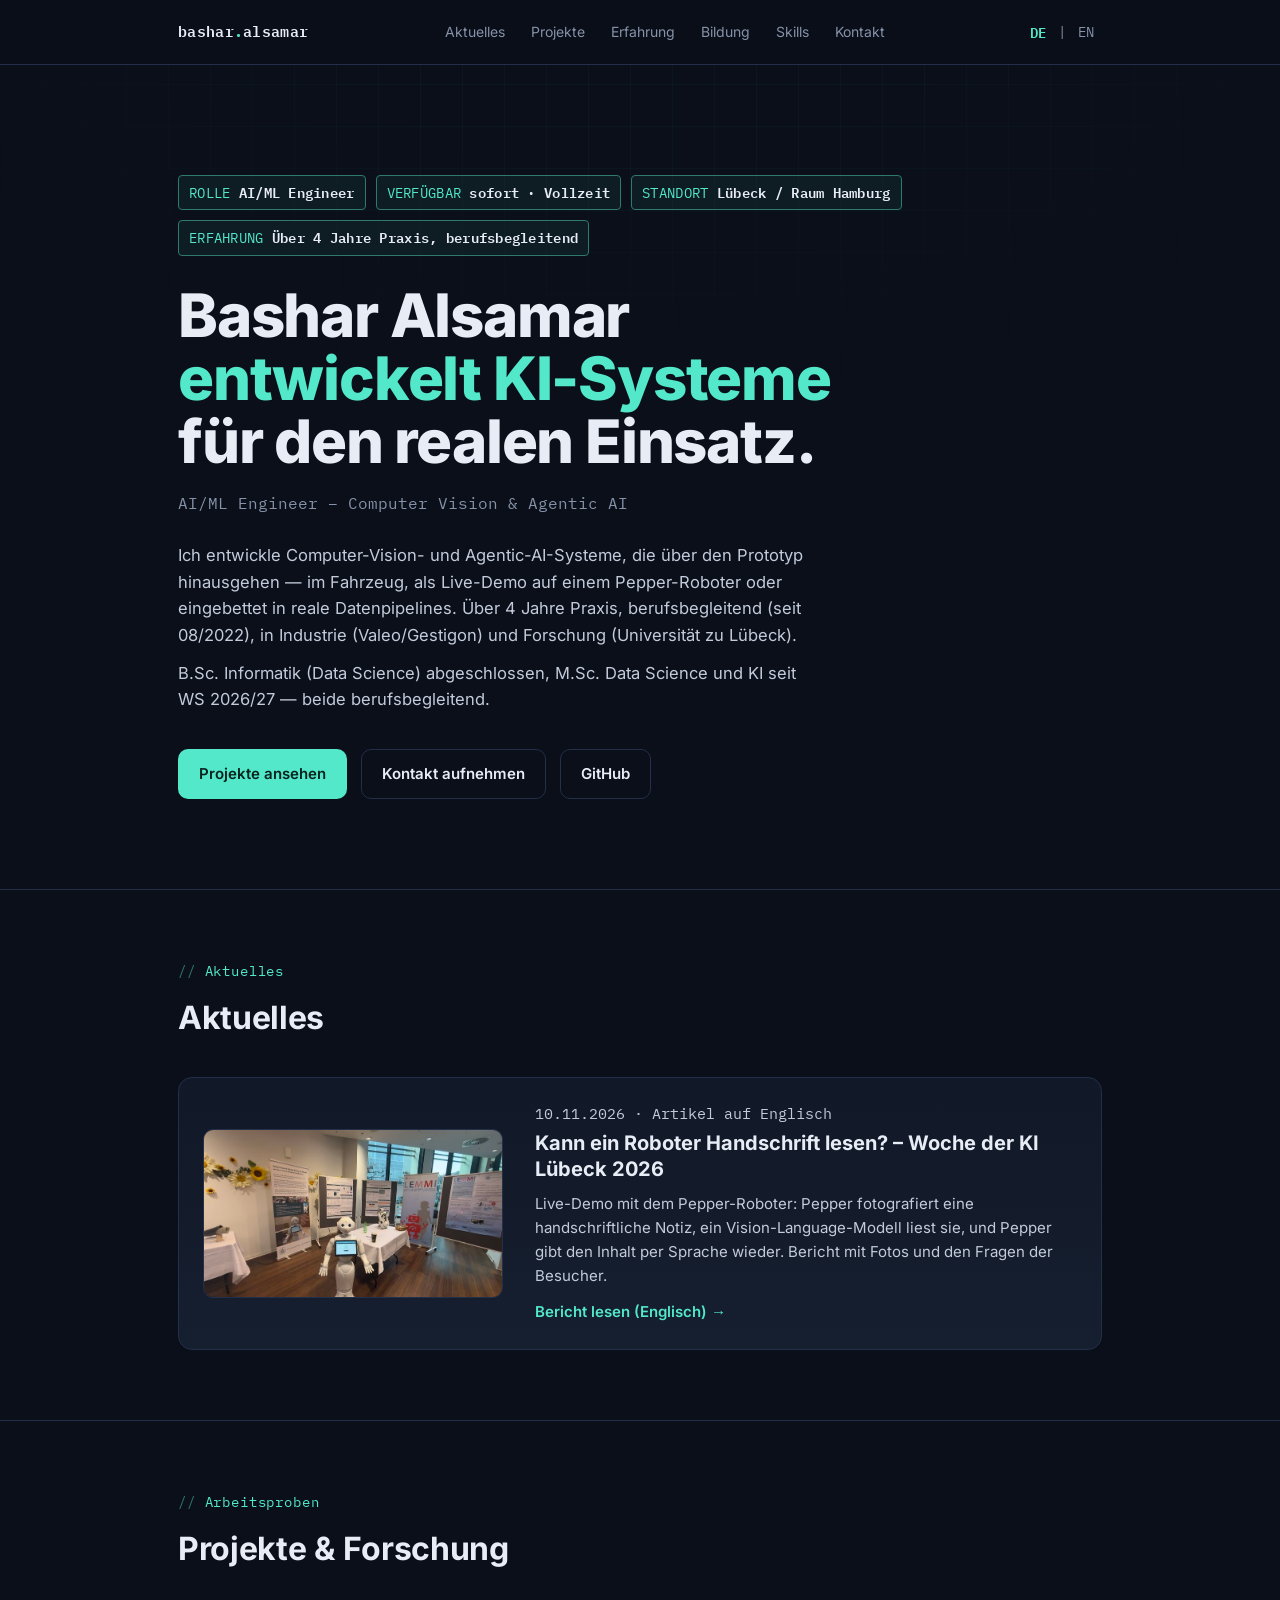
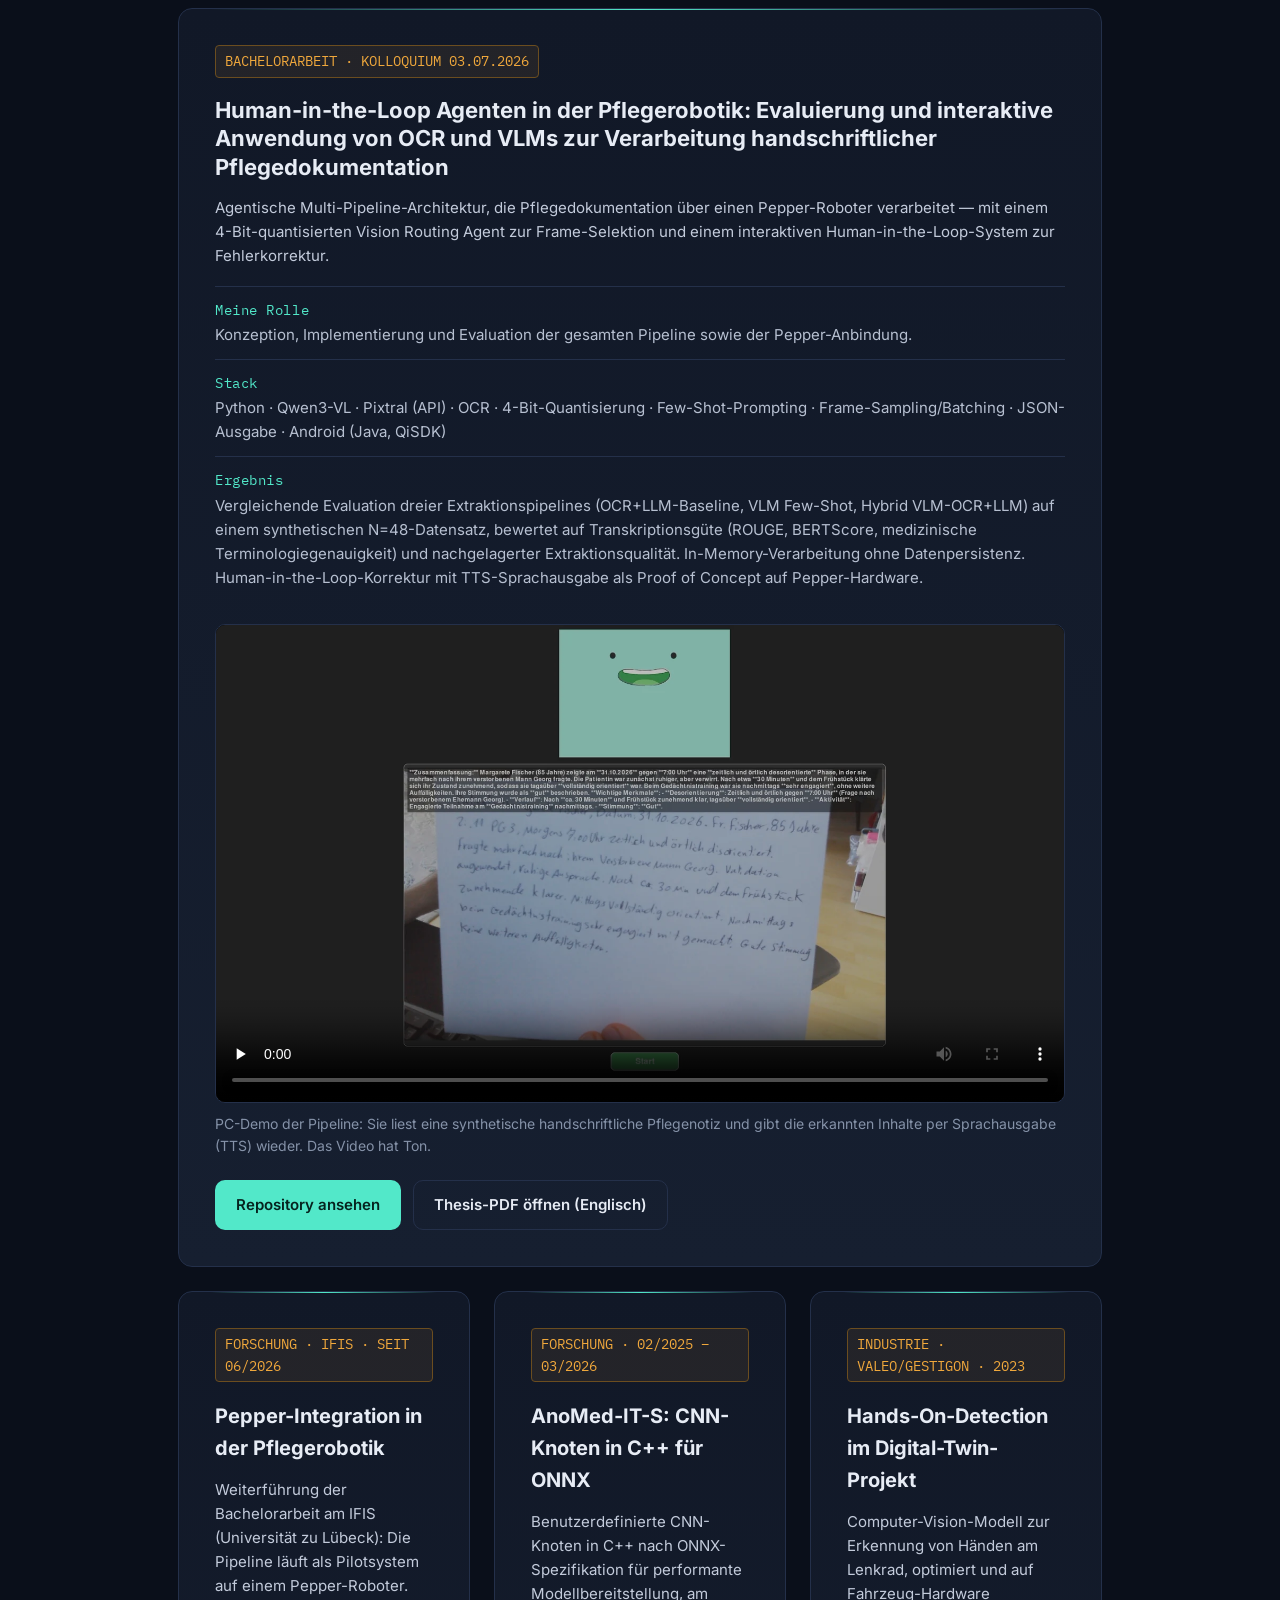
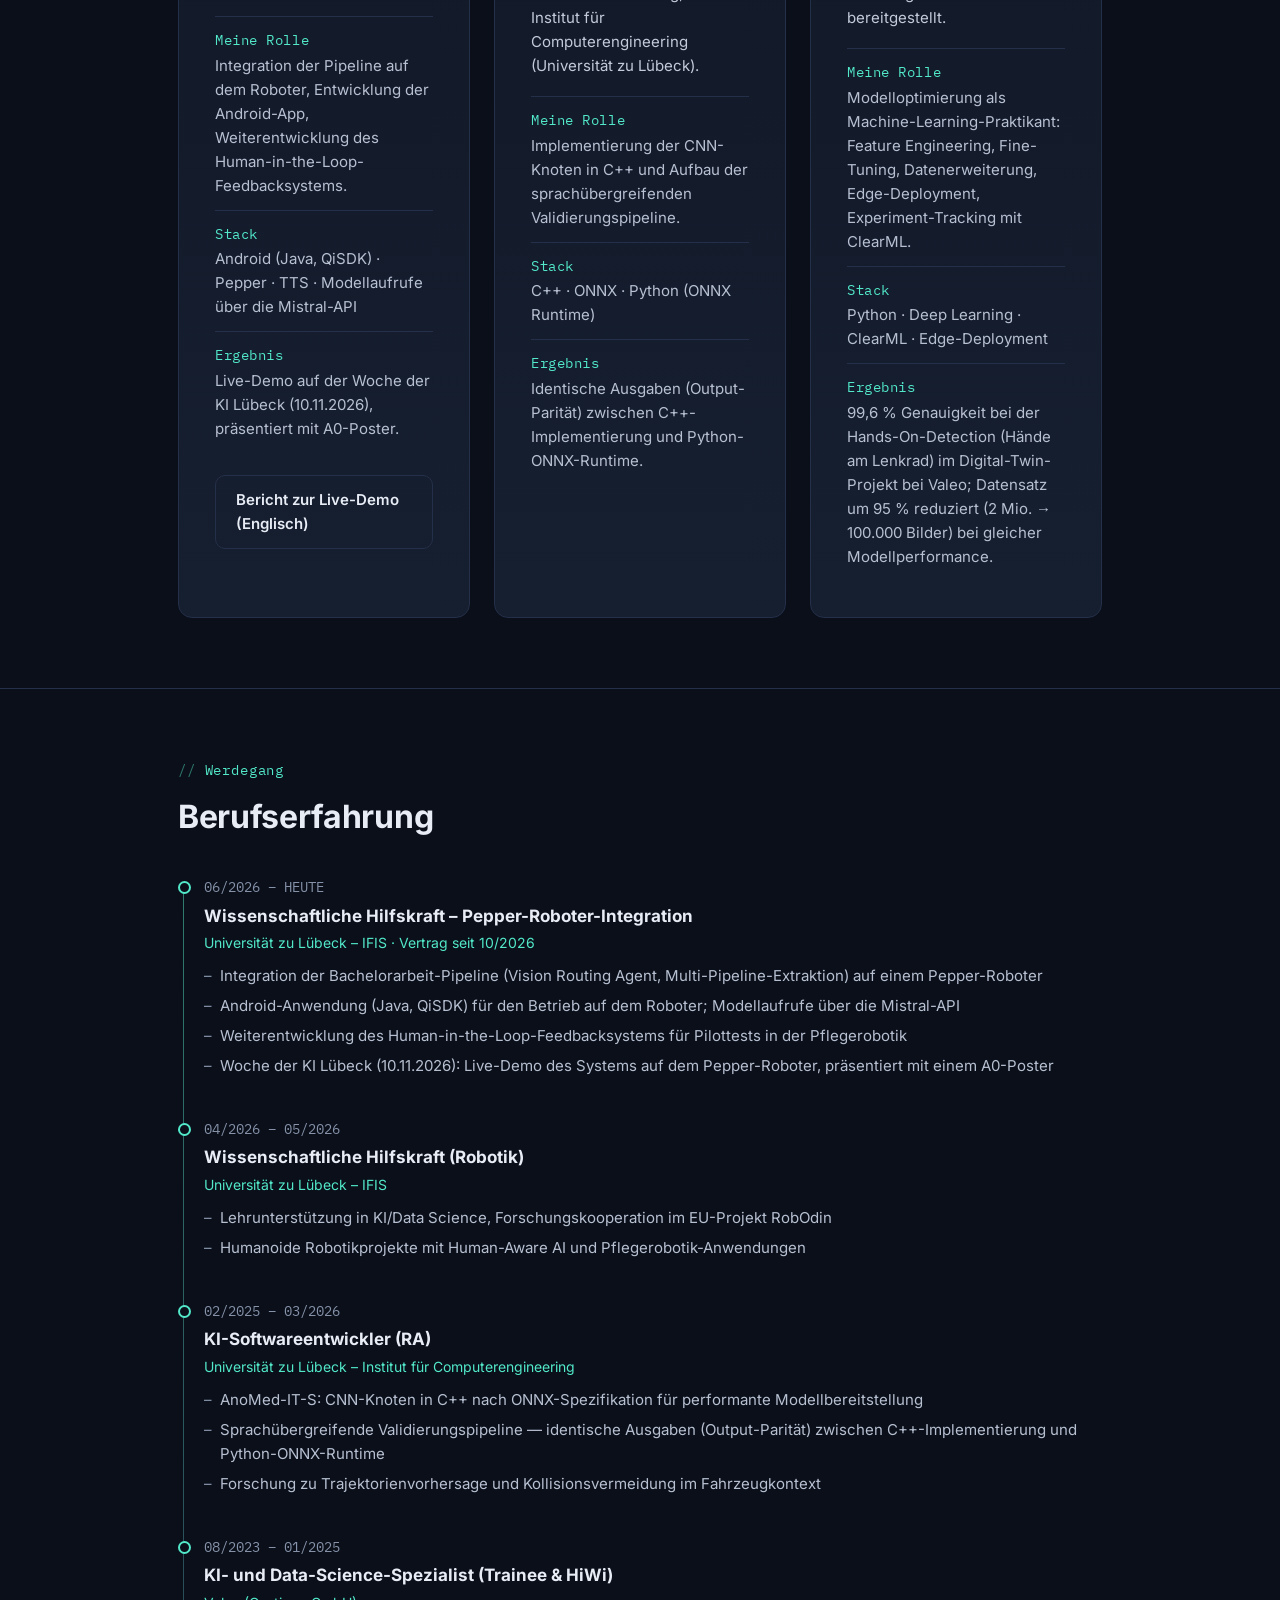
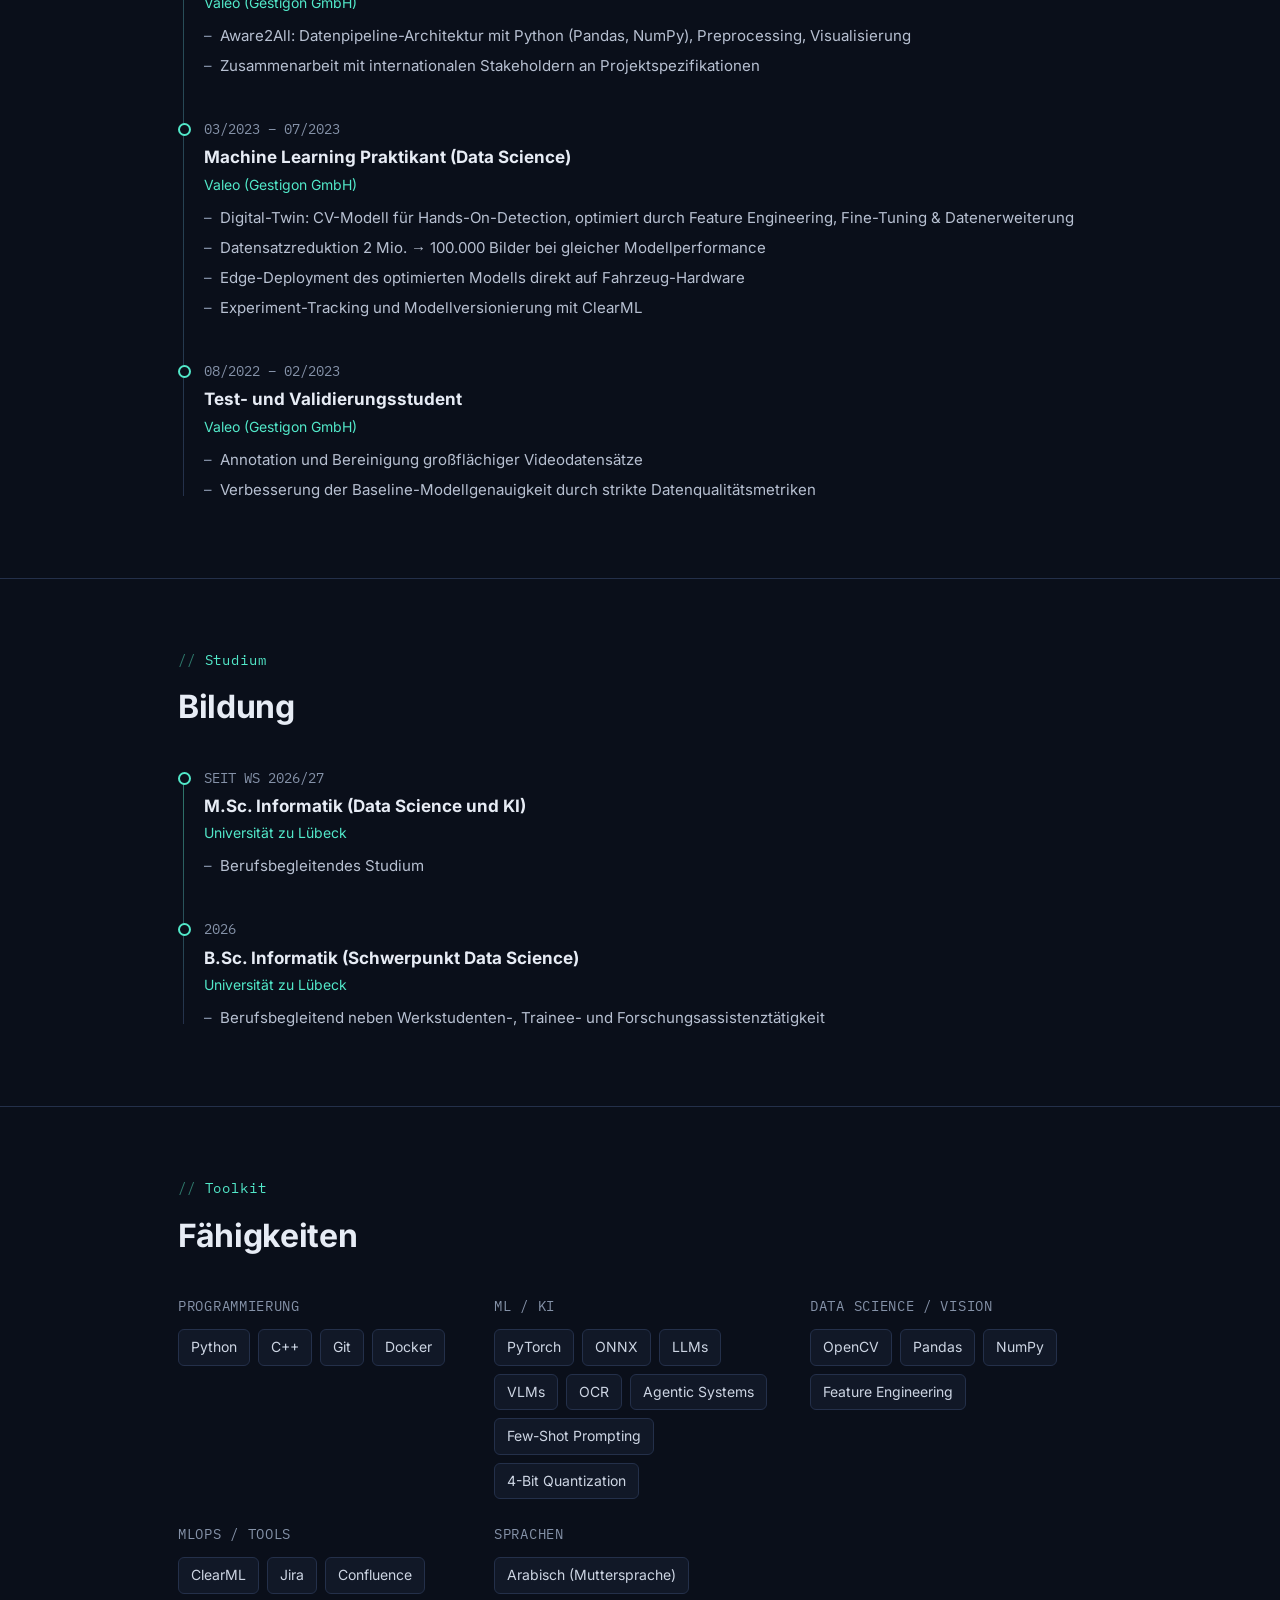
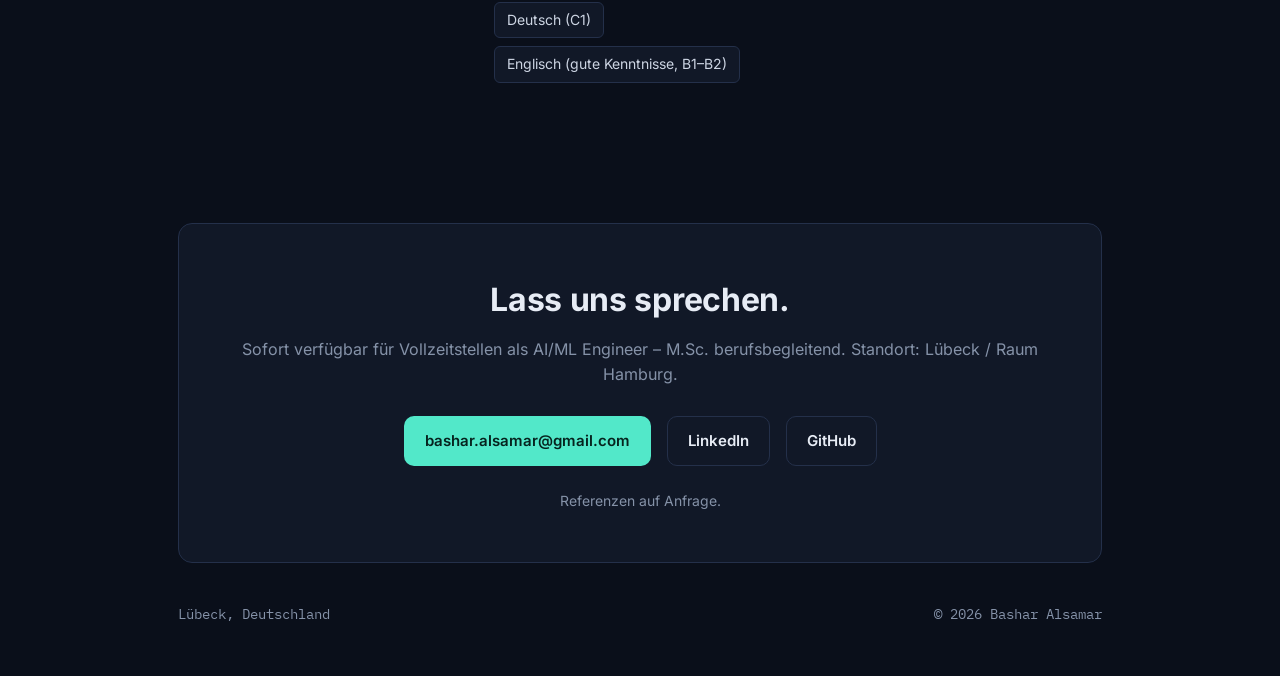
==== commit 736d66ae: "Fix: Pepper-Karte und News-Satz angleichen" ====
--- a/index.html
+++ b/index.html
@@ -180,7 +180,7 @@
           </div>
           <div>
             <dt>Ergebnis</dt>
-            <dd>Pilottest und Live-Demo auf der Woche der KI Lübeck (10.11.2026), präsentiert mit A0-Poster.</dd>
+            <dd>Live-Demo auf der Woche der KI Lübeck (10.11.2026), präsentiert mit A0-Poster.</dd>
           </div>
         </dl>
         <div class="project-links">
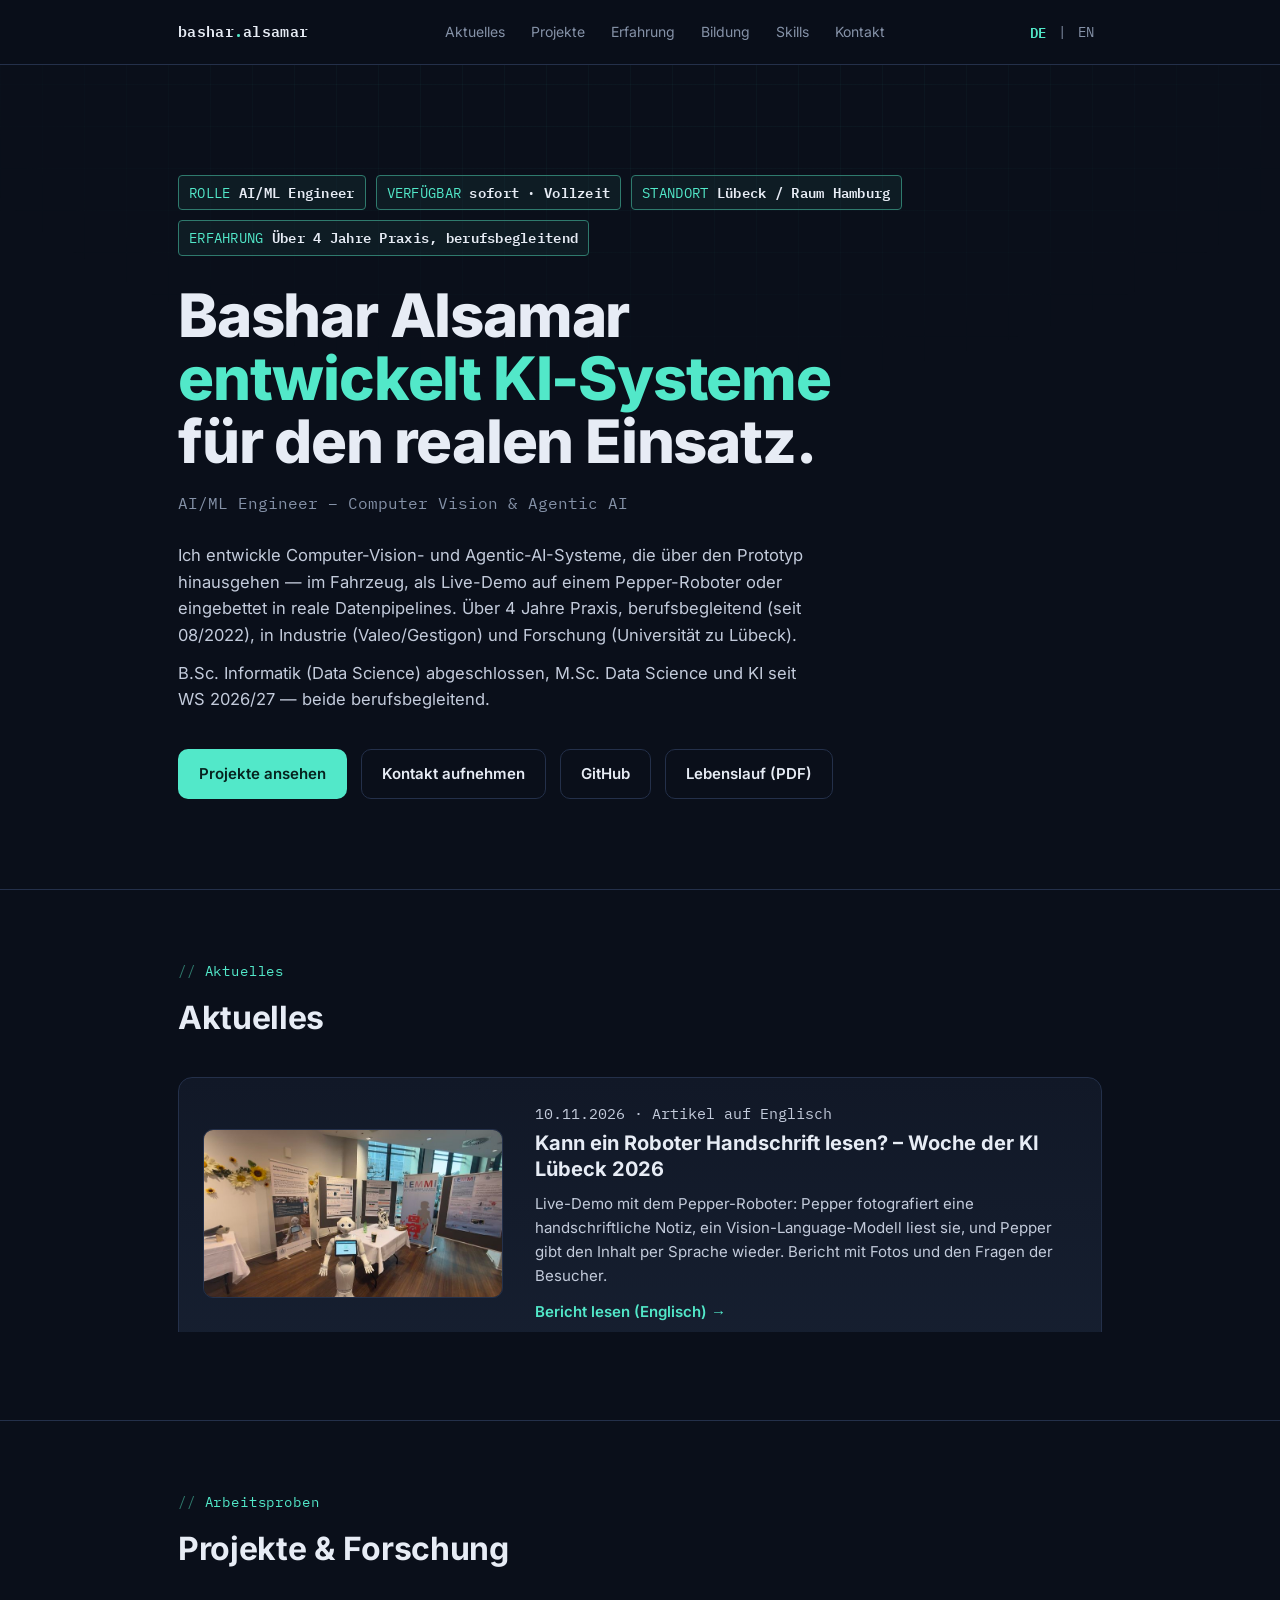
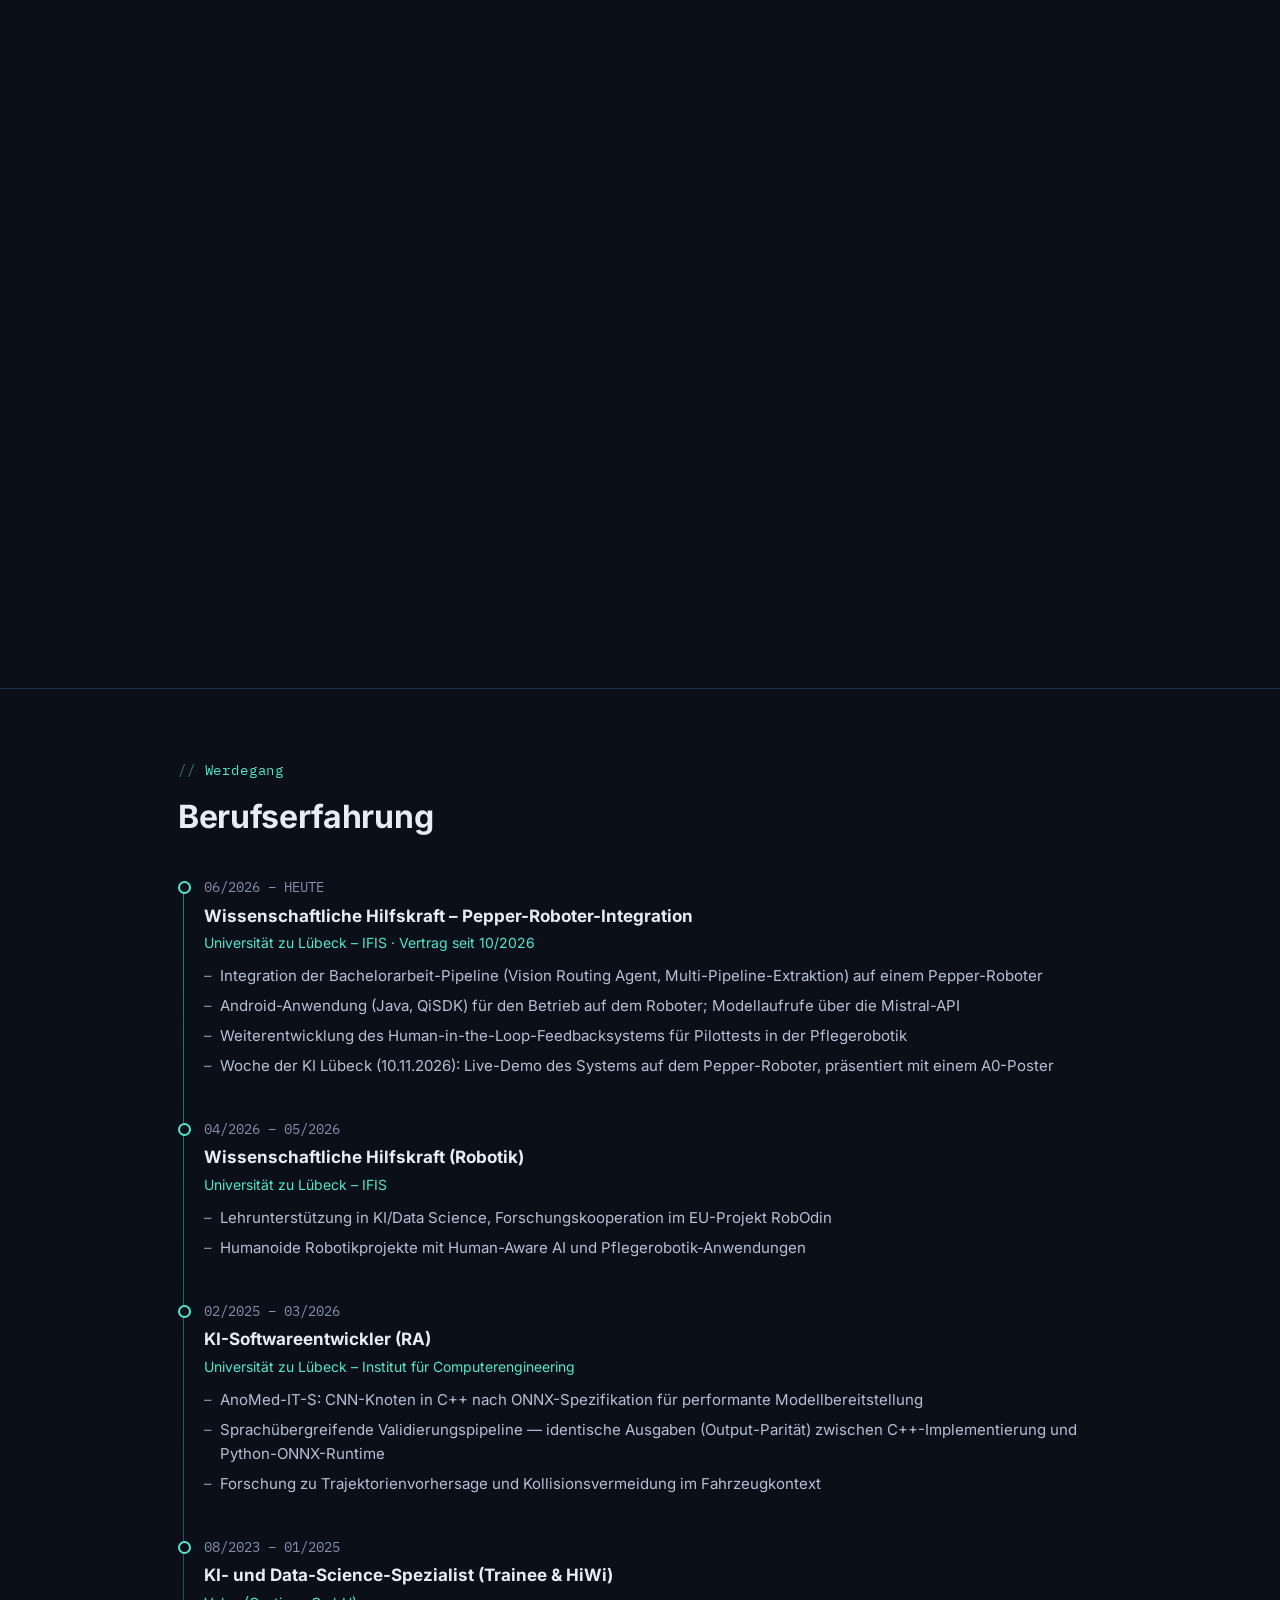
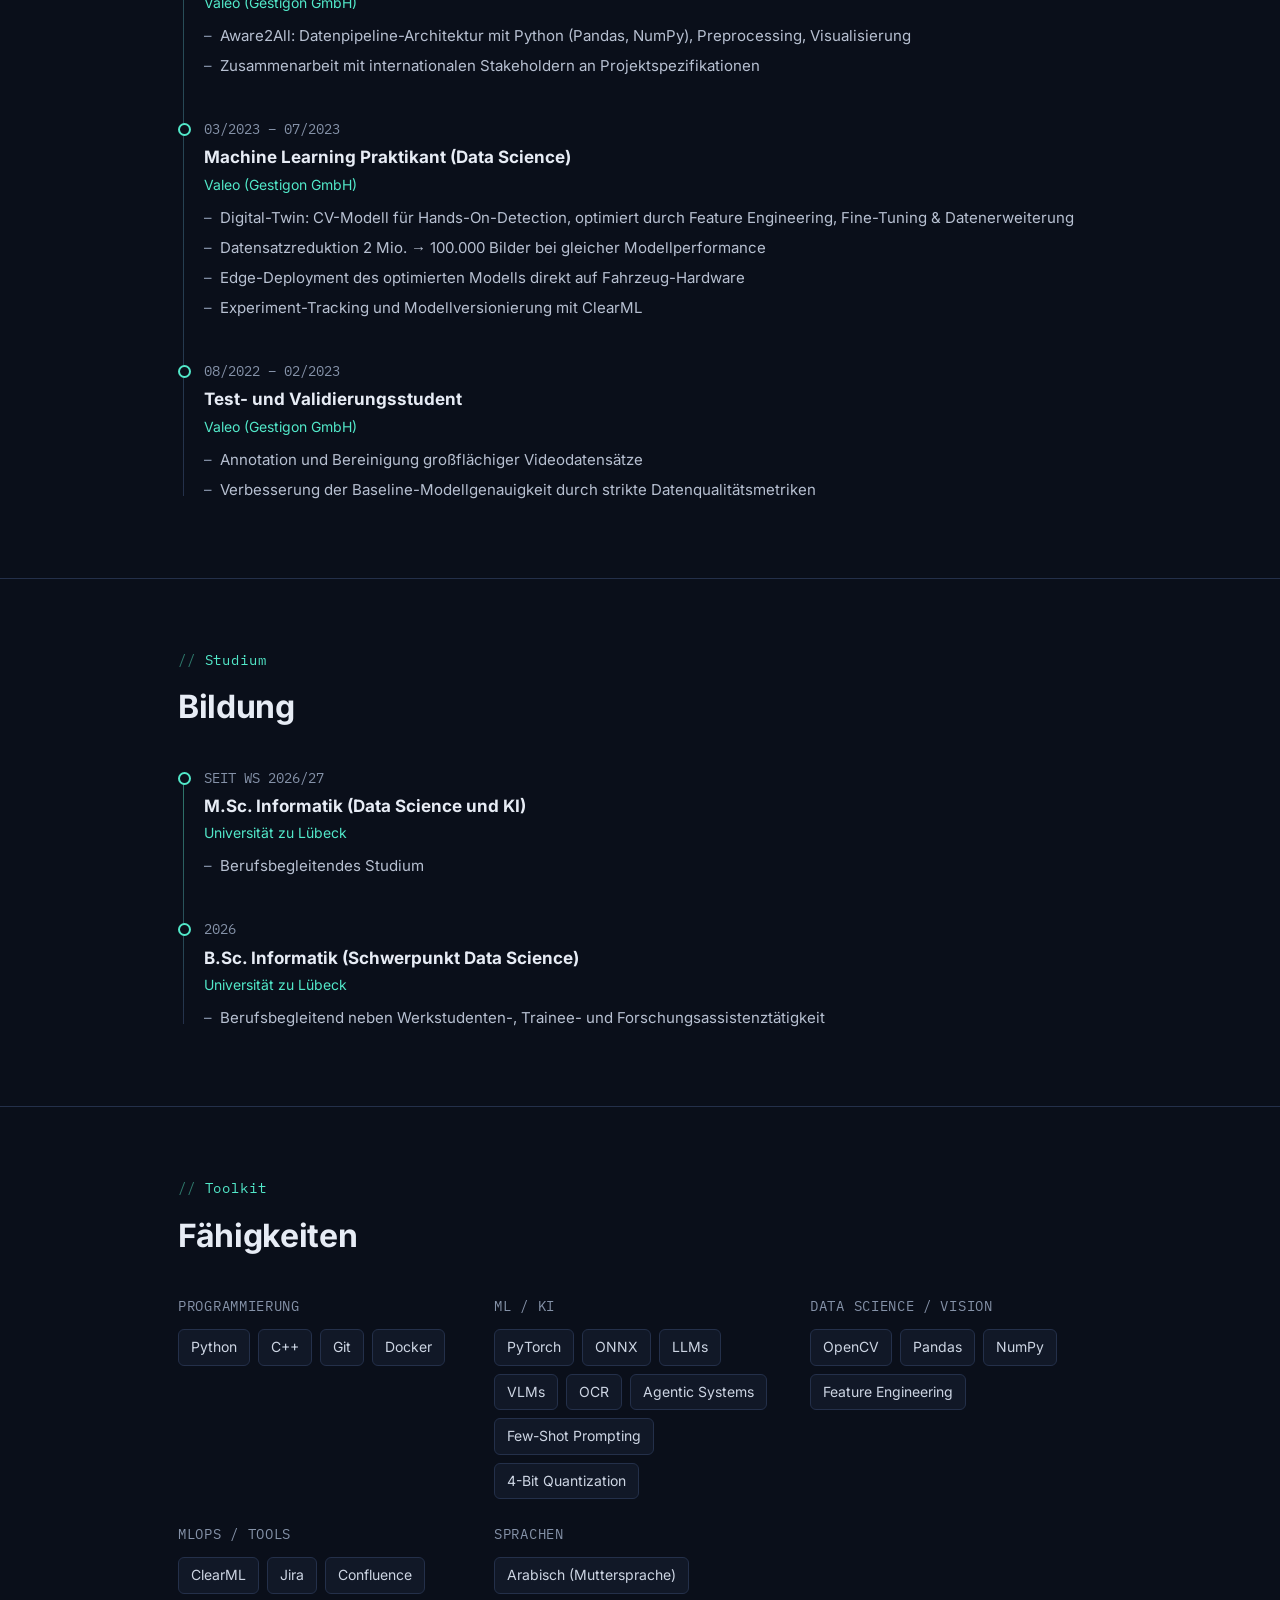
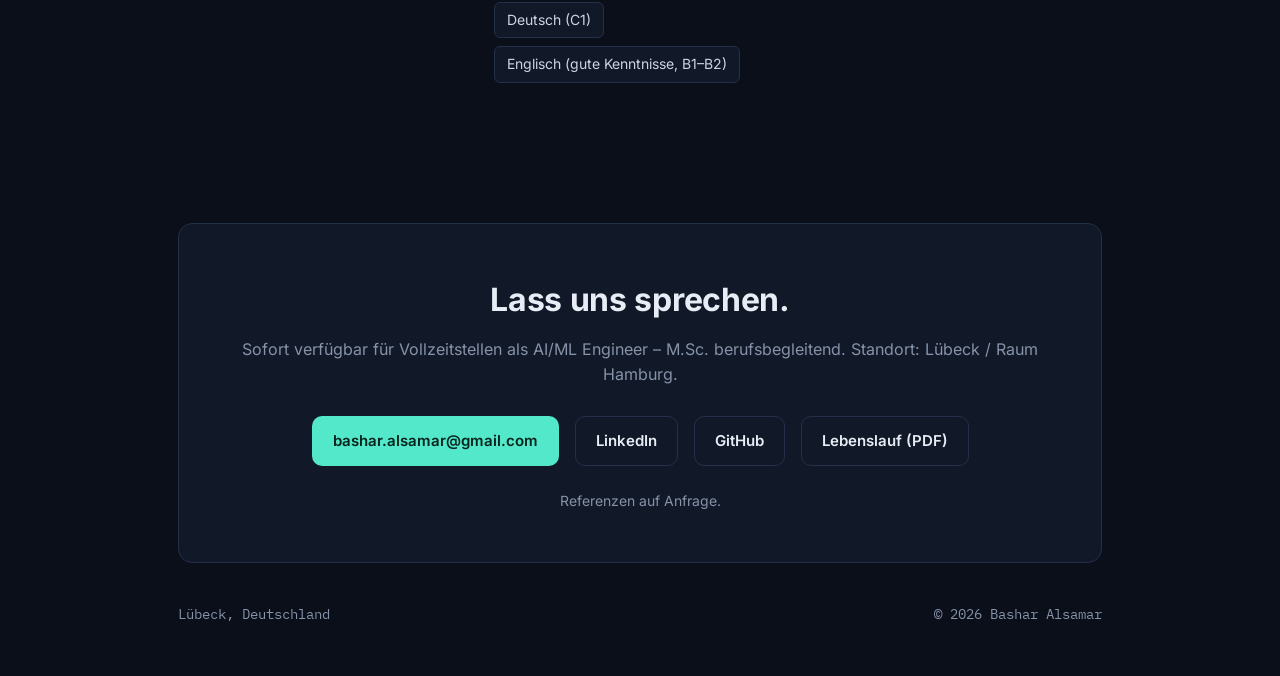
==== commit 9dae3775: "Add CV download links (DE/EN)" ====
--- a/index.html
+++ b/index.html
@@ -85,9 +85,7 @@
       <a class="btn btn-primary" href="#projects">Projekte ansehen</a>
       <a class="btn btn-ghost" href="#contact">Kontakt aufnehmen</a>
       <a class="btn btn-ghost" href="https://github.com/basharalsamar" target="_blank" rel="noopener">GitHub</a>
-      <!-- CV-Button: vorbereitet, aber ausgeblendet, bis die bereinigten PDFs vorliegen.
-           Dann: hidden entfernen und href auf die PDF setzen (z. B. assets/cv/Lebenslauf_BasharAlsamar_DE.pdf). -->
-      <a class="btn btn-ghost" id="cv-link" href="#" hidden>Lebenslauf (PDF)</a>
+      <a class="btn btn-ghost" id="cv-link" href="CV_Bashar_Alsamar_DE.pdf" download rel="noopener">Lebenslauf (PDF)</a>
     </div>
   </div>
 </header>
@@ -398,6 +396,7 @@
         <a class="btn btn-primary" href="mailto:bashar.alsamar@gmail.com">bashar.alsamar@gmail.com</a>
         <a class="btn btn-ghost" href="https://linkedin.com/in/BasharAlsamar" target="_blank" rel="noopener">LinkedIn</a>
         <a class="btn btn-ghost" href="https://github.com/basharalsamar" target="_blank" rel="noopener">GitHub</a>
+        <a class="btn btn-ghost" href="CV_Bashar_Alsamar_DE.pdf" download rel="noopener">Lebenslauf (PDF)</a>
       </div>
       <p class="contact-note" id="certificates">Referenzen auf Anfrage.</p>
     </div>
